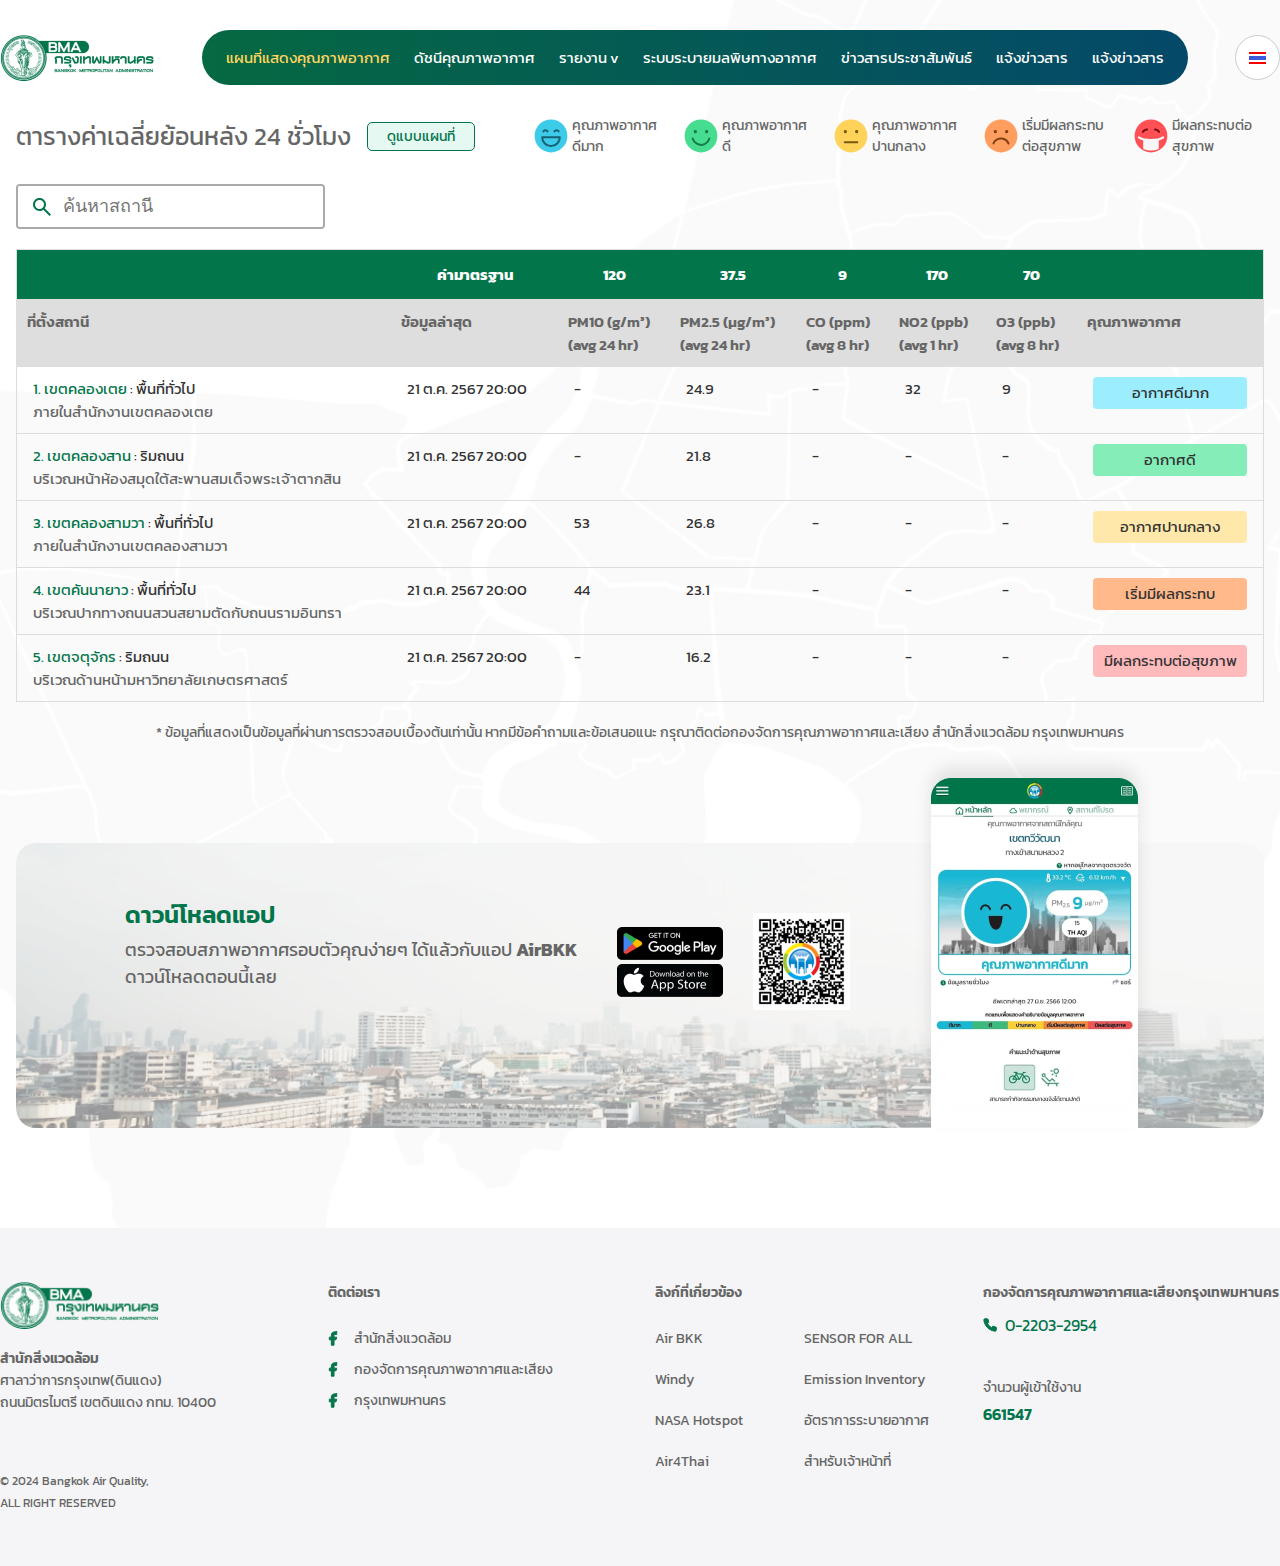
==== pages/index.html @ 8a8a493b "home page" ====
<!DOCTYPE html>
<html lang="en">
  <head>
    <meta charset="UTF-8" />
    <meta name="viewport" content="width=device-width, initial-scale=1.0" />
    <title>Document</title>
    <link rel="stylesheet" href="../styles/global-style.css" />
    <link rel="stylesheet" href="../styles/navbar-style.css" />
    <link rel="stylesheet" href="../styles/footer-style.css" />
    <link rel="stylesheet" href="../styles/home-style.css" />
    <!-- Font -->
    <link rel="preconnect" href="https://fonts.googleapis.com" />
    <link rel="preconnect" href="https://fonts.gstatic.com" crossorigin />
    <link
      href="https://fonts.googleapis.com/css2?family=Kanit:ital,wght@0,100;0,200;0,300;0,400;0,500;0,600;0,700;0,800;0,900;1,100;1,200;1,300;1,400;1,500;1,600;1,700;1,800;1,900&family=Noto+Sans+Thai:wght@100..900&display=swap"
      rel="stylesheet"
    />

    <style>
      body {
        font-family: "Kanit", sans-serif;
      }
    </style>
  </head>
  <body>
    <div class="bg-image-bkk" style="height: min-content">
      <!-- Navbar -->
      <nav class="container flex-between gap-7 navbar">
        <img src="../images/icon.png" alt="logo" />
        <div class="navbar-menu">
          <ul class="list-style flex-between text-navbar gap-6">
            <li><a active href="#">แผนที่แสดงคุณภาพอากาศ</a></li>
            <li><a href="#">ดัชนีคุณภาพอากาศ</a></li>
            <li><a href="#">รายงาน v</a></li>
            <li><a href="#">ระบบระบายมลพิษทางอากาศ</a></li>
            <li><a href="#">ข่าวสารประชาสัมพันธ์</a></li>
            <li><a href="#">แจ้งข่าวสาร</a></li>
            <li><a href="#">แจ้งข่าวสาร</a></li>
          </ul>
        </div>
        <!-- ปุ่มเปลี่ยนภาษา -->
        <div class="toggle-lang flex-center" style="cursor: pointer">
          <img src="/svg/thailand.svg" alt="thailand" />
        </div>
        <!-- hamburger menu -->
        <div class="hamburger-menu" style="cursor: pointer; height: 32px">
          <img src="/svg/hamburger-menu.svg" alt="" style="width: 24px" />
        </div>
      </nav>
      <!-- content ของเว็บไซต์ -->
      <main>
        <div class="container" style="width: 100%">
          <div
            class="flex-between head-main-status"
            style="align-items: center"
          >
            <div class="flex-center head-titel head-table-hr">
              <h1 class="text-header text-color-2 font-medium">
                ตารางค่าเฉลี่ยย้อนหลัง 24 ชั่วโมง
              </h1>
              <!-- ดูแผนที่ -->
              <div
                class="map-modal flex-center"
                style="background-color: #e5f9f2"
              >
                <span class="text-color-main text-sm font-medium"
                  >ดูแบบแผนที่</span
                >
              </div>
            </div>
            <div class="flex-center status-list" style="gap: 20px">
              <div
                class="flex-center text-color-2 font-medium text-sm status-box"
                style="width: 130px; gap: 4px"
              >
                <img src="/svg/vary-good.svg" alt="bad" />
                <span>คุณภาพอากาศดีมาก</span>
              </div>
              <div
                class="flex-center text-color-2 font-medium text-sm status-box"
                style="width: 130px; gap: 4px"
              >
                <img src="/svg/good.svg" alt="bad" />
                <span>คุณภาพอากาศดี</span>
              </div>
              <div
                class="flex-center text-color-2 font-medium text-sm status-box"
                style="width: 130px; gap: 4px"
              >
                <img src="/svg/ok.svg" alt="bad" />
                <span>คุณภาพอากาศปานกลาง</span>
              </div>
              <div
                class="flex-center text-color-2 font-medium text-sm status-box"
                style="width: 130px; gap: 4px"
              >
                <img src="/svg/bad.svg" alt="bad" />
                <span>เริ่มมีผลกระทบต่อสุขภาพ</span>
              </div>
              <div
                class="flex-center text-color-2 font-medium text-sm status-box"
                style="width: 130px; gap: 4px"
              >
                <img src="/svg/very-bad.svg" alt="bad" />
                <span>มีผลกระทบต่อสุขภาพ</span>
              </div>
            </div>
          </div>
          <!-- ช่องค้นหา -->
          <div class="input-search" style="margin: 27px 0px 20px 0px">
            <img
              src="/svg/search.svg"
              alt="search"
              style="
                position: absolute;
                top: 50%;
                left: 15px;
                transform: translateY(-50%);
              "
            />
            <input
              type="text"
              placeholder="ค้นหาสถานี"
              class="text-lg regular"
              style="width: 100%; height: 100%; padding: 9px 9px 9px 45px"
            />
          </div>
          <!-- table เเสดง ข้อมูล -->
          <div>
            <table class="table-style" style="width: 100%">
              <thead
                class="thead-first"
                style="height: 50px; background: #03754a"
              >
                <tr>
                  <th></th>
                  <th>ค่ามาตรฐาน</th>
                  <th>120</th>
                  <th>37.5</th>
                  <th>9</th>
                  <th>170</th>
                  <th>70</th>
                  <th></th>
                </tr>
              </thead>
              <thead class="thead-second" style="background: #dedede">
                <tr>
                  <th><span>ที่ตั้งสถานี</span></th>
                  <th><span>ข้อมูลล่าสุด</span></th>
                  <th>
                    <span>PM10 (g/m³)<br />(avg 24 hr)</span>
                  </th>
                  <th>
                    <span>PM2.5 (µg/m³)<br />(avg 24 hr)</span>
                  </th>
                  <th>
                    <span>CO (ppm)<br />(avg 8 hr)</span>
                  </th>
                  <th>
                    <span>NO2 (ppb)<br />(avg 1 hr)</span>
                  </th>
                  <th>
                    <span>O3 (ppb)<br />(avg 8 hr</span>)
                  </th>
                  <th><span>คุณภาพอากาศ</span></th>
                </tr>
              </thead>
              <tbody>
                <tr>
                  <td>
                    <span class="text-main-content">1. เขตคลองเตย </span>:
                    พื้นที่ทั่วไป<br /><span class="text-sub-content"
                      >ภายในสำนักงานเขตคลองเตย</span
                    >
                  </td>
                  <td>21 ต.ค. 2567 20:00</td>
                  <td>-</td>
                  <td>24.9</td>
                  <td>-</td>
                  <td>32</td>
                  <td>9</td>
                  <td style="position: relative">
                    <span class="tag-status status-vary-good">
                      อากาศดีมาก
                    </span>
                  </td>
                </tr>
                <tr>
                  <td>
                    <span class="text-main-content">2. เขตคลองสาน </span>:
                    ริมถนน<br /><span class="text-sub-content"
                      >บริเวณหน้าห้องสมุดใต้สะพานสมเด็จพระเจ้าตากสิน</span
                    >
                  </td>
                  <td>21 ต.ค. 2567 20:00</td>
                  <td>-</td>
                  <td>21.8</td>
                  <td>-</td>
                  <td>-</td>
                  <td>-</td>
                  <td style="position: relative">
                    <span class="tag-status status-good"> อากาศดี </span>
                  </td>
                </tr>
                <tr>
                  <td>
                    <span class="text-main-content">3. เขตคลองสามวา </span>:
                    พื้นที่ทั่วไป<br /><span class="text-sub-content"
                      >ภายในสำนักงานเขตคลองสามวา</span
                    >
                  </td>
                  <td>21 ต.ค. 2567 20:00</td>
                  <td>53</td>
                  <td>26.8</td>
                  <td>-</td>
                  <td>-</td>
                  <td>-</td>
                  <td style="position: relative">
                    <span class="tag-status status-normal"> อากาศปานกลาง </span>
                  </td>
                </tr>
                <tr>
                  <td>
                    <span class="text-main-content">4. เขตคันนายาว </span>:
                    พื้นที่ทั่วไป<br /><span class="text-sub-content"
                      >บริเวณปากทางถนนสวนสยามตัดกับถนนรามอินทรา</span
                    >
                  </td>
                  <td>21 ต.ค. 2567 20:00</td>
                  <td>44</td>
                  <td>23.1</td>
                  <td>-</td>
                  <td>-</td>
                  <td>-</td>
                  <td style="position: relative">
                    <span class="tag-status status-bad"> เริ่มมีผลกระทบ </span>
                  </td>
                </tr>
                <tr>
                  <td>
                    <span class="text-main-content">5. เขตจตุจักร </span>:
                    ริมถนน<br /><span class="text-sub-content"
                      >บริเวณด้านหน้ามหาวิทยาลัยเกษตรศาสตร์</span
                    >
                  </td>
                  <td>21 ต.ค. 2567 20:00</td>
                  <td>-</td>
                  <td>16.2</td>
                  <td>-</td>
                  <td>-</td>
                  <td>-</td>
                  <td style="position: relative">
                    <span class="tag-status status-vary-bad">
                      มีผลกระทบต่อสุขภาพ
                    </span>
                  </td>
                </tr>
              </tbody>
            </table>
            <!-- Mobile status -->
            <div class="status-mobile-list" style="margin-top: 20px">
              <div class="status-mobile-box">
                <div class="flex flex-column">
                  <div class="toggle-info">
                    <h6 class="text-md medium">
                      1. เขตคลองเตย : พื้นที่ทั่วไป
                    </h6>
                    <span style="color: #a0f0d2">ภายในสำนักงานเขตคลองเตย</span>
                  </div>
                  <!-- line -->
                  <div class="line-h-1"></div>
                  <!-- status & click open  -->
                  <div
                    class="flex flex-between gap-4 status-mobile-click"
                    date="21 ต.ค. 2567 20:00"
                    pm10="-"
                    pm25="24.9"
                    co="-"
                    no2="32"
                    o3="9"
                    style="margin: 16px 0"
                  >
                    <span
                      class="text-color-2 semi-bold"
                      style="text-wrap: nowrap"
                      >คุณภาพอากาศ</span
                    >
                    <span class="tag-status status-vary-good">
                      อากาศดีมาก
                    </span>
                    <img
                      src="/svg/open.svg"
                      alt=""
                      class="toggle-info-btn"
                      style="margin: 0 10px"
                    />
                  </div>
                </div>
                <!-- content -->
                <div class="content" style="border-radius: 5px"></div>
              </div>

              <div class="status-mobile-box">
                <div class="flex flex-column">
                  <div class="toggle-info">
                    <h6 class="text-md medium">2. เขตคลองสาน : ริมถนน</h6>
                    <span style="color: #a0f0d2"
                      >บริเวณหน้าห้องสมุดใต้สะพานสมเด็จพระเจ้าตากสิน</span
                    >
                  </div>
                  <!-- line -->
                  <div class="line-h-1"></div>
                  <!-- status & click open  -->
                  <div
                    class="flex flex-between gap-4 status-mobile-click"
                    date="21 ต.ค. 2567 20:00"
                    pm10="-"
                    pm25="21.8"
                    co="-"
                    no2="-"
                    o3=""
                    style="margin: 16px 0"
                  >
                    <span
                      class="text-color-2 semi-bold"
                      style="text-wrap: nowrap"
                      >คุณภาพอากาศ</span
                    >
                    <span class="tag-status status-good"> อากาศดี </span>
                    <img
                      src="/svg/open.svg"
                      alt=""
                      class="toggle-info-btn"
                      style="margin: 0 10px"
                    />
                  </div>
                </div>
                <!-- content -->
                <div class="content" style="border-radius: 5px"></div>
              </div>

              <div class="status-mobile-box">
                <div class="flex flex-column">
                  <div class="toggle-info">
                    <h6 class="text-md medium">
                      3. เขตคลองสามวา : พื้นที่ทั่วไป
                    </h6>
                    <span style="color: #a0f0d2"
                      >ภายในสำนักงานเขตคลองสามวา</span
                    >
                  </div>
                  <!-- line -->
                  <div class="line-h-1"></div>
                  <!-- status & click open  -->
                  <div
                    class="flex flex-between gap-4 status-mobile-click"
                    date="21 ต.ค. 2567 20:00"
                    pm10="53"
                    pm25="26.8"
                    co="-"
                    no2="-"
                    o3="-"
                    style="margin: 16px 0"
                  >
                    <span
                      class="text-color-2 semi-bold"
                      style="text-wrap: nowrap"
                      >คุณภาพอากาศ</span
                    >
                    <span class="tag-status status-normal"> อากาศปานกลาง </span>
                    <img
                      src="/svg/open.svg"
                      alt=""
                      class="toggle-info-btn"
                      style="margin: 0 10px"
                    />
                  </div>
                </div>
                <!-- content -->
                <div class="content" style="border-radius: 5px"></div>
              </div>

              <div
                class="status-mobile-box"
                style="margin-bottom: 0px; border-bottom: none"
              >
                <div class="flex flex-column">
                  <div class="toggle-info">
                    <h6 class="text-md medium">
                      4. เขตคันนายาว : พื้นที่ทั่วไป
                    </h6>
                    <span style="color: #a0f0d2"
                      >บริเวณปากทางถนนสวนสยามตัดกับถนนรามอินทรา</span
                    >
                  </div>
                  <!-- line -->
                  <div class="line-h-1"></div>
                  <!-- status & click open  -->
                  <div
                    class="flex flex-between gap-4 status-mobile-click"
                    date="21 ต.ค. 2567 20:00"
                    pm10="44"
                    pm25="23.1"
                    co="-"
                    no2="-"
                    o3="-"
                    style="margin: 16px 0"
                  >
                    <span
                      class="text-color-2 semi-bold"
                      style="text-wrap: nowrap"
                      >คุณภาพอากาศ</span
                    >
                    <span class="tag-status status-bad"> เริ่มมีผลกระทบ </span>
                    <img
                      src="/svg/open.svg"
                      alt=""
                      class="toggle-info-btn"
                      style="margin: 0 10px"
                    />
                  </div>
                </div>
                <!-- content -->
                <div class="content" style="border-radius: 5px"></div>
              </div>

              <div
                class="status-mobile-box"
                style="margin-bottom: 0px; border-bottom: none"
              >
                <div class="flex flex-column">
                  <div class="toggle-info">
                    <h6 class="text-md medium">5. เขตจตุจักร : ริมถนน</h6>
                    <span style="color: #a0f0d2"
                      >บริเวณด้านหน้ามหาวิทยาลัยเกษตรศาสตร์</span
                    >
                  </div>
                  <!-- line -->
                  <div class="line-h-1"></div>
                  <!-- status & click open  -->
                  <div
                    class="flex flex-between gap-4 status-mobile-click"
                    date="21 ต.ค. 2567 20:00"
                    pm10="-"
                    pm25="16.2"
                    co="-"
                    no2="-"
                    o3="-"
                    style="margin: 16px 0"
                  >
                    <span
                      class="text-color-2 semi-bold"
                      style="text-wrap: nowrap"
                      >คุณภาพอากาศ</span
                    >
                    <span class="tag-status status-vary-bad">
                      มีผลกระทบต่อสุขภาพ
                    </span>
                    <img
                      src="/svg/open.svg"
                      alt=""
                      class="toggle-info-btn"
                      style="margin: 0 10px"
                    />
                  </div>
                </div>
                <!-- content -->
                <div class="content" style="border-radius: 5px"></div>
              </div>
            </div>
            <span
              class="text-color-2 text-sm text-info-status"
              style="display: block; margin-top: 20px; text-align: center"
              >* ข้อมูลที่แสดงเป็นข้อมูลที่ผ่านการตรวจสอบเบื้องต้นเท่านั้น
              หากมีข้อคำถามและข้อเสนอแนะ กรุณาติดต่อกองจัดการคุณภาพอากาศและเสียง
              สำนักสิ่งแวดล้อม กรุงเทพมหานคร</span
            >
          </div>
          <!-- banner -->
          <div
            class="bannerdowload"
            style="position: relative; margin: 100px 0; width: 100%"
          >
            <div
              class="flex info-banner"
              style="
                align-items: end;
                gap: 40px;
                position: relative;
                width: max-content;
                left: 109px;
                top: 50px;
              "
            >
              <div class="flex-column" style="gap: 4px; width: 100%">
                <h3 class="text-color-main semi-bold text-2xl">ดาวน์โหลดแอป</h3>
                <span class="text-lg text-color-2"
                  >ตรวจสอบสภาพอากาศรอบตัวคุณง่ายๆ ได้แล้วกับแอป
                  <strong>AirBKK</strong> <br />ดาวน์โหลดตอนนี้เลย</span
                >
              </div>
              <div
                class="flex box-img-download"
                style="
                  align-items: center;
                  gap: 30px;
                  position: relative;
                  top: 20px;
                "
              >
                <div
                  class="flex-column img-download"
                  style="gap: 4px; justify-content: end"
                >
                  <img src="/images/googlePlay.png" alt="googlePlay" />
                  <img src="/images/appStore.png" alt="appStore" />
                </div>
                <img
                  src="/images/qrcode.png"
                  alt="qrcode"
                  class="qrcode-imge"
                />
              </div>
            </div>
            <img
              src="/images/mobile-banner.png"
              alt="phone"
              class="phone-banner-img"
              style="position: absolute; bottom: -10px; right: 106px"
            />
          </div>
        </div>
      </main>
      <!-- footer -->
      <footer class="bg-footer">
        <div
          class="container container-footer"
          style="padding: 50px 0px; position: relative"
        >
          <div class="footer-temp">
            <div style="gap: 20px; display: flex; flex-direction: column">
              <img src="/images/icon.png" alt="logo" style="width: 159px" />
              <div style="line-height: 20px">
                <h4 class="t-footer-h">สำนักสิ่งแวดล้อม</h4>
                <span class="text-color-2 text-sm">
                  ศาลาว่าการกรุงเทพ(ดินแดง) <br />ถนนมิตรไมตรี เขตดินแดง กทม.
                  10400</span
                >
              </div>
            </div>
            <div class="flex-column" style="gap: 25px">
              <h4 class="t-footer-h">ติดต่อเรา</h4>
              <div class="flex-column t-footer-contact" style="gap: 10px">
                <div class="flex gap-4">
                  <img src="/svg/facebook.svg" alt="facebook" />
                  <span>สำนักสิ่งแวดล้อม</span>
                </div>
                <div class="flex gap-4">
                  <img src="/svg/facebook.svg" alt="facebook" />
                  <span>กองจัดการคุณภาพอากาศและเสียง</span>
                </div>
                <div class="flex gap-4">
                  <img src="/svg/facebook.svg" alt="facebook" />
                  <span>กรุงเทพมหานคร</span>
                </div>
              </div>
            </div>
            <div class="flex-column" style="gap: 25px">
              <h4 class="t-footer-h">ลิงก์ที่เกี่ยวข้อง</h4>
              <div class="t-footer-s">
                <span>Air BKK</span>
                <span>SENSOR FOR ALL</span>
                <span>Windy</span>
                <span>Emission Inventory</span>
                <span>NASA Hotspot </span>
                <span>อัตราการระบายอากาศ</span>
                <span>Air4Thai</span>
                <span>สำหรับเจ้าหน้าที่</span>
              </div>
            </div>
            <div class="flex-column" style="gap: 40px">
              <div class="flex-column" style="gap: 10px">
                <h4 class="t-footer-h">
                  กองจัดการคุณภาพอากาศและเสียงกรุงเทพมหานคร
                </h4>
                <div class="flex gap-2">
                  <img src="/svg/phone.svg" alt="phone" />
                  <span class="text-color-main">0-2203-2954</span>
                </div>
              </div>
              <div class="flex-column" style="gap: 4px">
                <h4 class="t-footer-s">จำนวนผู้เข้าใช้งาน</h4>
                <span class="text-color-main semi-bold">661547</span>
              </div>
            </div>
          </div>
          <div
            class="flex-column text-xs text-color-2 copyright"
            style="gap: 4px"
          >
            <span>© 2024 Bangkok Air Quality, </span>
            <span>ALL RIGHT RESERVED</span>
          </div>
        </div>
      </footer>
    </div>
    <script src="../scripts/status.js"></script>
  </body>
</html>
---- styles/global-style.css ----
root {
  --color-primary: #03754a;
  --text-color: #333333;
  --text-color-2: #666666;
  --text-color-white: #ffffff;
}
* {
  margin: 0;
  padding: 0;
  box-sizing: border-box;
}

a {
  text-decoration: none;
  color: inherit;
}

.container {
  max-width: 1300px;
  margin: 0 auto;
  padding: 0 1rem;
}

.bg-image-bkk {
  background-image: url("../images/bkk_map.png");
  background-size: cover;
  background-repeat: no-repeat;
  height: 10rem;
}

.list-style {
  list-style: none;
}

.flex {
  display: flex;
}

.flex-center {
  display: flex;
  justify-content: center;
  align-items: center;
}

.flex-between {
  display: flex;
  justify-content: space-between;
  align-items: center;
}
.flex-column {
  display: flex;
  flex-direction: column;
}

/* รูปแบบ ตัวอักษร */
.text-header {
  font-size: 25px;
  font-weight: normal;
}
.text-normal {
  font-size: 18px;
  font-weight: 400;
}

/* ขนาดตัวอักษร */
.text-xs {
  font-size: 12px;
}
.text-sm {
  font-size: 14px;
}
.text-md {
  font-size: 16px;
}
.text-lg {
  font-size: 18px;
}
.text-xl {
  font-size: 20px;
}
.text-2xl {
  font-size: 24px;
}

/* ความหนาของตัวอักษร */
.bold {
  font-weight: bold;
}
.normal {
  font-weight: normal;
}
.medium {
  font-weight: 500;
}
.light {
  font-weight: 300;
}
.thin {
  font-weight: 100;
}
.regular {
  font-weight: 400;
}
.semi-bold {
  font-weight: 600;
}

/* สีตัวอักษร */
.text-color-m {
  color: #333333;
}
.text-color-w {
  color: #ffffff;
}
.text-color-2 {
  color: #666666;
}
.text-color-main {
  color: #03754a;
}

/* ระยะห่าง Gap */
.gap-2 {
  gap: 8px;
}
.gap-4 {
  gap: 16px;
}
.gap-6 {
  gap: 24px;
}
.gap-7 {
  gap: 28px;
}

.line-h-1 {
  border-bottom: 1px solid #dddddd;
  margin: 10px 0;
}
---- styles/navbar-style.css ----
.navbar {
  padding: 30px 0;
  background: #ffffff;
  border-bottom: 1px solid #cccccc;
}
.navbar-menu {
  padding: 16px 24px;
  background: rgb(5, 105, 66);
  background: linear-gradient(
    90deg,
    rgba(5, 105, 66, 1) 0%,
    rgba(4, 73, 105, 1) 100%
  );
  border-radius: 100px;
}

.text-navbar {
  font-weight: 400;
  font-size: 15px;
  /* line-height: 24px; */
  color: #ffffff;
}

.text-navbar a:hover {
  color: #ffd55e;
}

a[active] {
  color: #ffd55e;
}

.toggle-lang {
  width: 45px;
  height: 45px;
  background-color: white;
  border: 1px solid #cccccc;
  border-radius: 100%;
}

.hamburger-menu {
  display: flex !important;
  justify-content: center !important;
  align-items: center !important;
  background: rgb(5, 105, 66);
  background: linear-gradient(
    90deg,
    rgba(5, 105, 66, 1) 0%,
    rgba(4, 73, 105, 1) 100%
  );
  width: 41px;
  border-radius: 10px;
}

/* สำหรับมือถือแนวตั้ง (Portrait) */
@media (max-width: 575px) {
  /* CSS สำหรับมือถือเล็ก */
  .navbar {
    padding: 1rem;
  }
  .navbar-menu {
    display: none;
  }
  .toggle-lang {
    display: none;
  }
  .hamburger-menu {
    display: block;
  }
}

/* สำหรับมือถือแนวนอนหรือมือถือใหญ่ */
@media (min-width: 576px) and (max-width: 767px) {
  /* CSS สำหรับมือถือขนาดกลาง */
  .navbar {
    padding: 1rem;
  }
  .navbar-menu {
    display: none;
  }
  .toggle-lang {
    display: none;
  }
}

/* สำหรับแท็บเล็ต */
@media (min-width: 768px) and (max-width: 991px) {
  /* CSS สำหรับแท็บเล็ต */
  .navbar {
    padding: 1rem;
  }
  .navbar-menu {
    display: none;
  }
  .toggle-lang {
    display: none;
  }
}

/* สำหรับหน้าจอขนาดเล็ก เช่น Laptop */
@media (min-width: 992px) and (max-width: 1199px) {
  /* CSS สำหรับ Laptop */
  .text-navbar {
    font-size: 12px;
    gap: 16px !important;
  }
  .navbar {
    gap: 8px;
    background: transparent;
    border-bottom: none;
  }
  .hamburger-menu {
    display: none !important;
  }
}

/* สำหรับหน้าจอขนาดใหญ่ เช่น Desktop */
@media (min-width: 1200px){
  /* CSS สำหรับ Desktop ขนาดปกติ */
  .hamburger-menu {
    display: none !important;
  }
  .navbar {
    background: transparent;
    border-bottom: none;
  }
}
---- styles/footer-style.css ----
root {
  --color-primary: #03754a;
  --text-color: #333333;
  --text-color-2: #666666;
  --text-color-white: #ffffff;
}
.bg-footer {
  background-color: #f5f5f7;
  height: min-content;
}

.t-footer-h {
  font-weight: 600;
  font-size: 14px;
  color: #666666;
}

.t-footer-s {
  font-weight: 400;
  font-size: 14px;
  color: #666666;
  display: grid;
  grid-template-columns: repeat(2, 1fr);
  /* gap: 10px; */
  gap: 0px;
  row-gap: 20px;
}
.t-footer-contact {
  font-weight: 400;
  font-size: 14px;
  color: #666666;
  display: grid;
  grid-template-columns: repeat(1, 1fr);
  /* gap: 10px; */
  gap: 0px;
  row-gap: 20px;
}
.footer-temp {
  display: grid;
  grid-template-columns: repeat(1, 1fr);
  gap: 30px;
}

.container-footer {
  padding: 35px 16px 35px 35px !important;
}

.copyright {
  position: absolute;
  right: 25px;
  bottom: 40px;
}

@media (min-width: 768px) and (max-width: 991px) {
  /* CSS สำหรับแท็บเล็ต */
  .footer-temp {
    display: grid;
    grid-template-columns: repeat(2, 1fr);
    gap: 30px;
  }
  .copyright {
    bottom: 85px;
  }
}

/* สำหรับหน้าจอขนาดเล็ก เช่น Laptop */
@media (min-width: 992px) and (max-width: 1199px) {
  /* CSS สำหรับ Laptop */
  .container-footer {
    padding: 54px 0px !important;
  }
  .footer-temp {
    display: grid;
    grid-template-columns: repeat(4, 1fr);
    gap: 10px;
  }
  .copyright {
    left: 8px;
    position: relative;
    bottom: 0px !important;
  }
  .container-footer {
  padding: 1rem !important;
}
}

/* สำหรับหน้าจอขนาดใหญ่ เช่น Desktop */
@media (min-width: 1200px) {
  /* CSS สำหรับ Desktop ขนาดปกติ */
  .container-footer{
    padding: 54px 0px !important;
  }
  .footer-temp {
    display: grid;
    grid-template-columns: repeat(4, 1fr);
    gap: 30px;
  }
  .copyright {
    left: 0px;
    position: relative !important;
    bottom: 0px !important;
  }
}
---- styles/home-style.css ----
.input-search {
  max-width: 309px;
  height: 45px;
  border-radius: 4px;
  overflow: hidden;
  position: relative;
  border: 2px solid #aaaaaa;
}
.input-search input {
  border: none;
  outline: none;
}
.table {
  max-width: 100%;
  /* background-color: re; */
}

.bannerdowload {
  background-image: url(../images/bannerdowload.png);
  background-size: cover;
  background-position: center;
  background-repeat: no-repeat;
  width: 100%;
  border-radius: 20px;
  height: 285px;
}

.map-modal {
  width: 108px;
  height: 29px;
  border-radius: 5px;
  border: 1px solid #03754a;
}

.head-titel {
  gap: 1rem;
}

table {
  width: 100%;
  border-collapse: collapse;
  margin-top: 20px;
}

.thead-second {
  color: #666666;
  text-align: start;
}
th {
  padding: 10px;
}
.thead-first {
  color: white;
  font-size: 15px;
}
.thead-second th {
  text-align: start;
  vertical-align: top;
  font-size: 15px;
  font-weight: 600;
}
tr {
  border-bottom: 1px solid #dddddd;
}

td {
  padding: 10px 16px;
  font-size: 15px;
  vertical-align: top;
  color: #333333;
}
.text-main-content {
  color: #03754a;
}
.text-sub-content {
  color: #666666;
}
.table-style {
  border: 1px solid #dddddd;
}

.tag-status {
  padding: 6px 2px;
  display: flex;
  color: #333333;
  align-items: center;
  border-radius: 4px;
  justify-content: center;
  line-height: 20px;
  width: 100%;
}
.status-vary-good {
  background-color: #9ceeff;
}
.status-good {
  background-color: #85edb8;
}
.status-normal {
  background-color: #ffe8a9;
}
.status-bad {
  background-color: #ffb98b;
}
.status-vary-bad {
  background-color: #ffbabc;
}

.head-table-hr {
  display: flex;
}
.phone-banner-img {
  width: min-content;
  height: min-content;
}

/* mobile status */
.status-mobile-list {
  display: flex;
  flex-direction: column;
  border: 1px solid #ccc;
}
.status-mobile-box {
  border-bottom: 1px solid #ccc;
  /* border-radius: 5px; */
  padding: 10px;
  margin-bottom: 10px;
}
.table-content-wrapper {
  border: 1px solid #ccc;
}
.toggle-info {
  background: rgb(3, 117, 74);
  background: linear-gradient(
    90deg,
    rgba(3, 117, 74, 1) 0%,
    rgba(36, 167, 118, 1) 100%
  );
  color: white;
  padding: 10px 20px;
  border-radius: 5px;
}

.table-content {
  width: 100%;
}
.status-mobile-list {
  display: none;
}

/* สำหรับมือถือแนวตั้ง (Portrait) */
@media (max-width: 575px) {
  /* CSS สำหรับมือถือเล็ก */
  .head-table-hr {
    display: flex;
    flex-direction: column;
    align-items: start !important;
  }
  .head-main-status {
    display: flex;
    flex-direction: column;
    align-items: start !important;
  }
  .status-list {
    display: grid;
    gap: 0px !important;
    text-wrap: wrap;
    /* width: 100%; */
    grid-template-columns: repeat(3, 1fr);
    justify-content: start !important;
    align-items: start !important;
    margin: 20px 0;
    padding: 0;
  }
  .status-box {
    display: flex;
    flex-direction: column;
    align-items: start;
    padding: 10px 10px;
  }
  .input-search {
    min-width: 100% !important;
    margin: 0 !important;
  }
  .table-style {
    display: none;
  }
  .status-mobile-list {
    display: flex;
    flex-direction: column;
  }

  /* banner */
  .phone-banner-img {
    width: 139px;
    height: 220px;
    right: 10px !important;
  }
  .info-banner {
    top: 0px !important;
    left: 0px !important;
    padding: 10px 10px;
    width: 100% !important;
    flex-direction: column !important;
  }
  .box-img-download {
    top: 0px !important;
  }
  .img-download {
    display: none;
  }
  .qrcode-imge {
    position: absolute;
    top: -10px;
    right: 150px;
  }
  .text-info-status {
    text-align: start !important;
  }
}

/* สำหรับมือถือแนวนอนหรือมือถือใหญ่ */
@media (min-width: 576px) and (max-width: 767px) {
  /* CSS สำหรับมือถือขนาดกลาง */
}

/* สำหรับแท็บเล็ต */
@media (min-width: 768px) and (max-width: 991px) {
  /* CSS สำหรับแท็บเล็ต */
}

/* สำหรับหน้าจอขนาดเล็ก เช่น Laptop */
@media (min-width: 992px) and (max-width: 1199px) {
  /* CSS สำหรับ Laptop */
}

/* สำหรับหน้าจอขนาดใหญ่ เช่น Desktop */
@media (min-width: 1200px) and (max-width: 1399px) {
  /* CSS สำหรับ Desktop ขนาดปกติ */
}
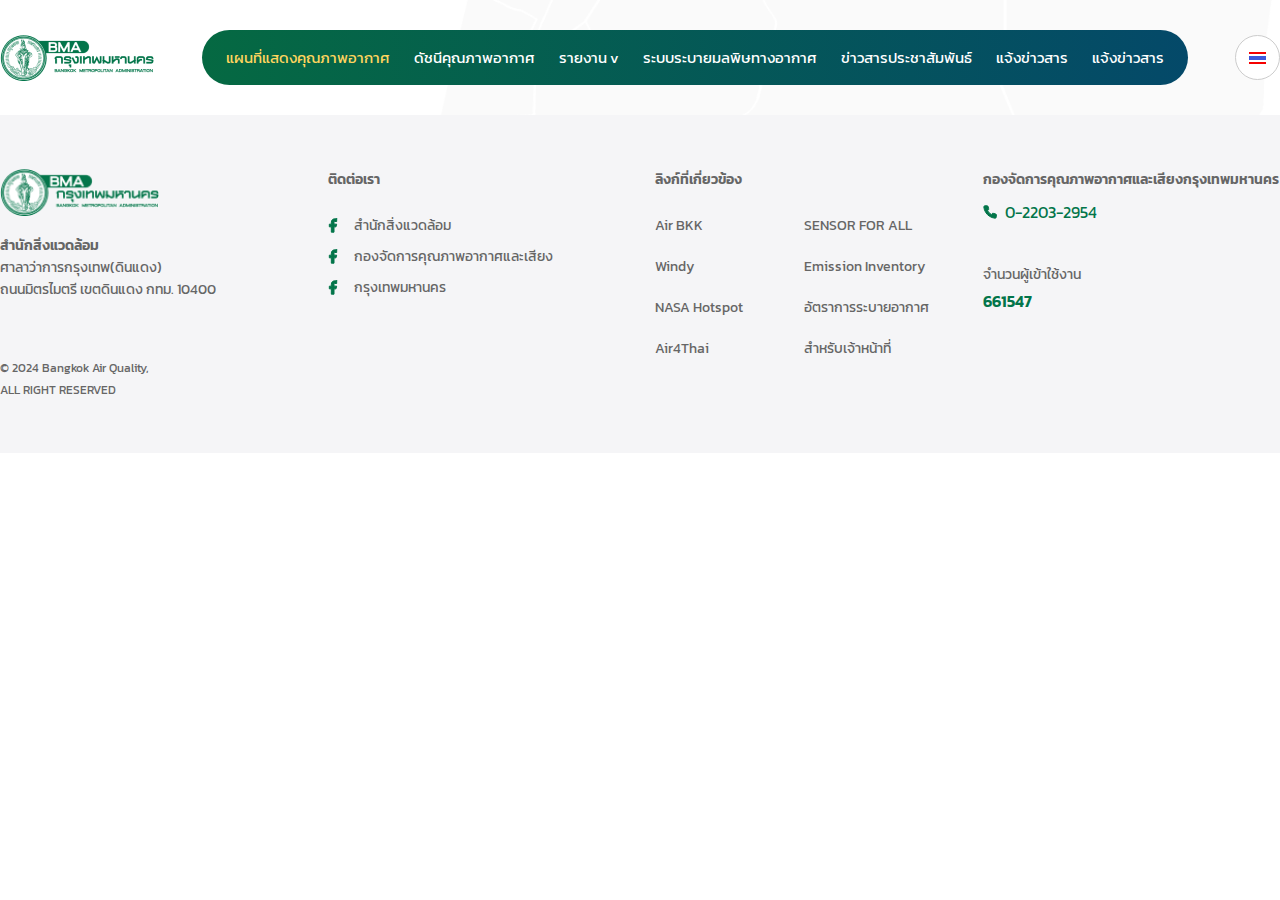
==== commit 12dcb11e: "commit" ====
--- a/pages/index.html
+++ b/pages/index.html
@@ -48,13 +48,10 @@
         </div>
       </nav>
       <!-- content ของเว็บไซต์ -->
-      <main>
-        <div class="container" style="width: 100%">
-          <div
-            class="flex-between head-main-status"
-            style="align-items: center"
-          >
-            <div class="flex-center head-titel head-table-hr">
+      <main style="display: none">
+        <div class="container">
+          <div class="flex-between" style="align-items: center">
+            <div class="flex-center head-titel">
               <h1 class="text-header text-color-2 font-medium">
                 ตารางค่าเฉลี่ยย้อนหลัง 24 ชั่วโมง
               </h1>
@@ -68,37 +65,37 @@
                 >
               </div>
             </div>
-            <div class="flex-center status-list" style="gap: 20px">
-              <div
-                class="flex-center text-color-2 font-medium text-sm status-box"
+            <div class="flex-center" style="gap: 20px">
+              <div
+                class="flex-center text-color-2 font-medium text-sm"
                 style="width: 130px; gap: 4px"
               >
                 <img src="/svg/vary-good.svg" alt="bad" />
                 <span>คุณภาพอากาศดีมาก</span>
-              </div>
-              <div
-                class="flex-center text-color-2 font-medium text-sm status-box"
+              </div> 
+              <div
+                class="flex-center text-color-2 font-medium text-sm"
                 style="width: 130px; gap: 4px"
               >
                 <img src="/svg/good.svg" alt="bad" />
                 <span>คุณภาพอากาศดี</span>
               </div>
               <div
-                class="flex-center text-color-2 font-medium text-sm status-box"
+                class="flex-center text-color-2 font-medium text-sm"
                 style="width: 130px; gap: 4px"
               >
                 <img src="/svg/ok.svg" alt="bad" />
                 <span>คุณภาพอากาศปานกลาง</span>
               </div>
               <div
-                class="flex-center text-color-2 font-medium text-sm status-box"
+                class="flex-center text-color-2 font-medium text-sm"
                 style="width: 130px; gap: 4px"
               >
                 <img src="/svg/bad.svg" alt="bad" />
                 <span>เริ่มมีผลกระทบต่อสุขภาพ</span>
               </div>
               <div
-                class="flex-center text-color-2 font-medium text-sm status-box"
+                class="flex-center text-color-2 font-medium text-sm"
                 style="width: 130px; gap: 4px"
               >
                 <img src="/svg/very-bad.svg" alt="bad" />
@@ -126,363 +123,48 @@
             />
           </div>
           <!-- table เเสดง ข้อมูล -->
-          <div>
-            <table class="table-style" style="width: 100%">
-              <thead
-                class="thead-first"
-                style="height: 50px; background: #03754a"
-              >
-                <tr>
-                  <th></th>
-                  <th>ค่ามาตรฐาน</th>
-                  <th>120</th>
-                  <th>37.5</th>
-                  <th>9</th>
-                  <th>170</th>
-                  <th>70</th>
-                  <th></th>
-                </tr>
-              </thead>
-              <thead class="thead-second" style="background: #dedede">
-                <tr>
-                  <th><span>ที่ตั้งสถานี</span></th>
-                  <th><span>ข้อมูลล่าสุด</span></th>
-                  <th>
-                    <span>PM10 (g/m³)<br />(avg 24 hr)</span>
-                  </th>
-                  <th>
-                    <span>PM2.5 (µg/m³)<br />(avg 24 hr)</span>
-                  </th>
-                  <th>
-                    <span>CO (ppm)<br />(avg 8 hr)</span>
-                  </th>
-                  <th>
-                    <span>NO2 (ppb)<br />(avg 1 hr)</span>
-                  </th>
-                  <th>
-                    <span>O3 (ppb)<br />(avg 8 hr</span>)
-                  </th>
-                  <th><span>คุณภาพอากาศ</span></th>
-                </tr>
-              </thead>
-              <tbody>
-                <tr>
-                  <td>
-                    <span class="text-main-content">1. เขตคลองเตย </span>:
-                    พื้นที่ทั่วไป<br /><span class="text-sub-content"
-                      >ภายในสำนักงานเขตคลองเตย</span
-                    >
-                  </td>
-                  <td>21 ต.ค. 2567 20:00</td>
-                  <td>-</td>
-                  <td>24.9</td>
-                  <td>-</td>
-                  <td>32</td>
-                  <td>9</td>
-                  <td style="position: relative">
-                    <span class="tag-status status-vary-good">
-                      อากาศดีมาก
-                    </span>
-                  </td>
-                </tr>
-                <tr>
-                  <td>
-                    <span class="text-main-content">2. เขตคลองสาน </span>:
-                    ริมถนน<br /><span class="text-sub-content"
-                      >บริเวณหน้าห้องสมุดใต้สะพานสมเด็จพระเจ้าตากสิน</span
-                    >
-                  </td>
-                  <td>21 ต.ค. 2567 20:00</td>
-                  <td>-</td>
-                  <td>21.8</td>
-                  <td>-</td>
-                  <td>-</td>
-                  <td>-</td>
-                  <td style="position: relative">
-                    <span class="tag-status status-good"> อากาศดี </span>
-                  </td>
-                </tr>
-                <tr>
-                  <td>
-                    <span class="text-main-content">3. เขตคลองสามวา </span>:
-                    พื้นที่ทั่วไป<br /><span class="text-sub-content"
-                      >ภายในสำนักงานเขตคลองสามวา</span
-                    >
-                  </td>
-                  <td>21 ต.ค. 2567 20:00</td>
-                  <td>53</td>
-                  <td>26.8</td>
-                  <td>-</td>
-                  <td>-</td>
-                  <td>-</td>
-                  <td style="position: relative">
-                    <span class="tag-status status-normal"> อากาศปานกลาง </span>
-                  </td>
-                </tr>
-                <tr>
-                  <td>
-                    <span class="text-main-content">4. เขตคันนายาว </span>:
-                    พื้นที่ทั่วไป<br /><span class="text-sub-content"
-                      >บริเวณปากทางถนนสวนสยามตัดกับถนนรามอินทรา</span
-                    >
-                  </td>
-                  <td>21 ต.ค. 2567 20:00</td>
-                  <td>44</td>
-                  <td>23.1</td>
-                  <td>-</td>
-                  <td>-</td>
-                  <td>-</td>
-                  <td style="position: relative">
-                    <span class="tag-status status-bad"> เริ่มมีผลกระทบ </span>
-                  </td>
-                </tr>
-                <tr>
-                  <td>
-                    <span class="text-main-content">5. เขตจตุจักร </span>:
-                    ริมถนน<br /><span class="text-sub-content"
-                      >บริเวณด้านหน้ามหาวิทยาลัยเกษตรศาสตร์</span
-                    >
-                  </td>
-                  <td>21 ต.ค. 2567 20:00</td>
-                  <td>-</td>
-                  <td>16.2</td>
-                  <td>-</td>
-                  <td>-</td>
-                  <td>-</td>
-                  <td style="position: relative">
-                    <span class="tag-status status-vary-bad">
-                      มีผลกระทบต่อสุขภาพ
-                    </span>
-                  </td>
-                </tr>
-              </tbody>
-            </table>
-            <!-- Mobile status -->
-            <div class="status-mobile-list" style="margin-top: 20px">
-              <div class="status-mobile-box">
-                <div class="flex flex-column">
-                  <div class="toggle-info">
-                    <h6 class="text-md medium">
-                      1. เขตคลองเตย : พื้นที่ทั่วไป
-                    </h6>
-                    <span style="color: #a0f0d2">ภายในสำนักงานเขตคลองเตย</span>
-                  </div>
-                  <!-- line -->
-                  <div class="line-h-1"></div>
-                  <!-- status & click open  -->
-                  <div
-                    class="flex flex-between gap-4 status-mobile-click"
-                    date="21 ต.ค. 2567 20:00"
-                    pm10="-"
-                    pm25="24.9"
-                    co="-"
-                    no2="32"
-                    o3="9"
-                    style="margin: 16px 0"
-                  >
-                    <span
-                      class="text-color-2 semi-bold"
-                      style="text-wrap: nowrap"
-                      >คุณภาพอากาศ</span
-                    >
-                    <span class="tag-status status-vary-good">
-                      อากาศดีมาก
-                    </span>
-                    <img
-                      src="/svg/open.svg"
-                      alt=""
-                      class="toggle-info-btn"
-                      style="margin: 0 10px"
-                    />
-                  </div>
-                </div>
-                <!-- content -->
-                <div class="content" style="border-radius: 5px"></div>
-              </div>
-
-              <div class="status-mobile-box">
-                <div class="flex flex-column">
-                  <div class="toggle-info">
-                    <h6 class="text-md medium">2. เขตคลองสาน : ริมถนน</h6>
-                    <span style="color: #a0f0d2"
-                      >บริเวณหน้าห้องสมุดใต้สะพานสมเด็จพระเจ้าตากสิน</span
-                    >
-                  </div>
-                  <!-- line -->
-                  <div class="line-h-1"></div>
-                  <!-- status & click open  -->
-                  <div
-                    class="flex flex-between gap-4 status-mobile-click"
-                    date="21 ต.ค. 2567 20:00"
-                    pm10="-"
-                    pm25="21.8"
-                    co="-"
-                    no2="-"
-                    o3=""
-                    style="margin: 16px 0"
-                  >
-                    <span
-                      class="text-color-2 semi-bold"
-                      style="text-wrap: nowrap"
-                      >คุณภาพอากาศ</span
-                    >
-                    <span class="tag-status status-good"> อากาศดี </span>
-                    <img
-                      src="/svg/open.svg"
-                      alt=""
-                      class="toggle-info-btn"
-                      style="margin: 0 10px"
-                    />
-                  </div>
-                </div>
-                <!-- content -->
-                <div class="content" style="border-radius: 5px"></div>
-              </div>
-
-              <div class="status-mobile-box">
-                <div class="flex flex-column">
-                  <div class="toggle-info">
-                    <h6 class="text-md medium">
-                      3. เขตคลองสามวา : พื้นที่ทั่วไป
-                    </h6>
-                    <span style="color: #a0f0d2"
-                      >ภายในสำนักงานเขตคลองสามวา</span
-                    >
-                  </div>
-                  <!-- line -->
-                  <div class="line-h-1"></div>
-                  <!-- status & click open  -->
-                  <div
-                    class="flex flex-between gap-4 status-mobile-click"
-                    date="21 ต.ค. 2567 20:00"
-                    pm10="53"
-                    pm25="26.8"
-                    co="-"
-                    no2="-"
-                    o3="-"
-                    style="margin: 16px 0"
-                  >
-                    <span
-                      class="text-color-2 semi-bold"
-                      style="text-wrap: nowrap"
-                      >คุณภาพอากาศ</span
-                    >
-                    <span class="tag-status status-normal"> อากาศปานกลาง </span>
-                    <img
-                      src="/svg/open.svg"
-                      alt=""
-                      class="toggle-info-btn"
-                      style="margin: 0 10px"
-                    />
-                  </div>
-                </div>
-                <!-- content -->
-                <div class="content" style="border-radius: 5px"></div>
-              </div>
-
-              <div
-                class="status-mobile-box"
-                style="margin-bottom: 0px; border-bottom: none"
-              >
-                <div class="flex flex-column">
-                  <div class="toggle-info">
-                    <h6 class="text-md medium">
-                      4. เขตคันนายาว : พื้นที่ทั่วไป
-                    </h6>
-                    <span style="color: #a0f0d2"
-                      >บริเวณปากทางถนนสวนสยามตัดกับถนนรามอินทรา</span
-                    >
-                  </div>
-                  <!-- line -->
-                  <div class="line-h-1"></div>
-                  <!-- status & click open  -->
-                  <div
-                    class="flex flex-between gap-4 status-mobile-click"
-                    date="21 ต.ค. 2567 20:00"
-                    pm10="44"
-                    pm25="23.1"
-                    co="-"
-                    no2="-"
-                    o3="-"
-                    style="margin: 16px 0"
-                  >
-                    <span
-                      class="text-color-2 semi-bold"
-                      style="text-wrap: nowrap"
-                      >คุณภาพอากาศ</span
-                    >
-                    <span class="tag-status status-bad"> เริ่มมีผลกระทบ </span>
-                    <img
-                      src="/svg/open.svg"
-                      alt=""
-                      class="toggle-info-btn"
-                      style="margin: 0 10px"
-                    />
-                  </div>
-                </div>
-                <!-- content -->
-                <div class="content" style="border-radius: 5px"></div>
-              </div>
-
-              <div
-                class="status-mobile-box"
-                style="margin-bottom: 0px; border-bottom: none"
-              >
-                <div class="flex flex-column">
-                  <div class="toggle-info">
-                    <h6 class="text-md medium">5. เขตจตุจักร : ริมถนน</h6>
-                    <span style="color: #a0f0d2"
-                      >บริเวณด้านหน้ามหาวิทยาลัยเกษตรศาสตร์</span
-                    >
-                  </div>
-                  <!-- line -->
-                  <div class="line-h-1"></div>
-                  <!-- status & click open  -->
-                  <div
-                    class="flex flex-between gap-4 status-mobile-click"
-                    date="21 ต.ค. 2567 20:00"
-                    pm10="-"
-                    pm25="16.2"
-                    co="-"
-                    no2="-"
-                    o3="-"
-                    style="margin: 16px 0"
-                  >
-                    <span
-                      class="text-color-2 semi-bold"
-                      style="text-wrap: nowrap"
-                      >คุณภาพอากาศ</span
-                    >
-                    <span class="tag-status status-vary-bad">
-                      มีผลกระทบต่อสุขภาพ
-                    </span>
-                    <img
-                      src="/svg/open.svg"
-                      alt=""
-                      class="toggle-info-btn"
-                      style="margin: 0 10px"
-                    />
-                  </div>
-                </div>
-                <!-- content -->
-                <div class="content" style="border-radius: 5px"></div>
-              </div>
-            </div>
-            <span
-              class="text-color-2 text-sm text-info-status"
-              style="display: block; margin-top: 20px; text-align: center"
-              >* ข้อมูลที่แสดงเป็นข้อมูลที่ผ่านการตรวจสอบเบื้องต้นเท่านั้น
-              หากมีข้อคำถามและข้อเสนอแนะ กรุณาติดต่อกองจัดการคุณภาพอากาศและเสียง
-              สำนักสิ่งแวดล้อม กรุงเทพมหานคร</span
-            >
-          </div>
+          <table class="table">
+            <thead style="width: 100%">
+              <tr>
+                <th style="width: 393px"></th>
+                <th>ชื่อสถานี</th>
+                <th>ค่าเฉลี่ย PM2.5</th>
+                <th>ค่าเฉลี่ย PM10</th>
+                <th>ค่าเฉลี่ย SO2</th>
+                <th>ค่าเฉลี่ย NO2</th>
+                <th>ค่าเฉลี่ย CO</th>
+              </tr>
+            </thead>
+            <thead>
+              <tr>
+                <th>วันที่</th>
+                <th>ชื่อสถานี</th>
+                <th>ค่าเฉลี่ย PM2.5</th>
+                <th>ค่าเฉลี่ย PM10</th>
+                <th>ค่าเฉลี่ย SO2</th>
+                <th>ค่าเฉลี่ย NO2</th>
+                <th>ค่าเฉลี่ย CO</th>
+              </tr>
+            </thead>
+            <tbody>
+              <tr>
+                <td>01/01/2023</td>
+                <td>สถานี 1</td>
+                <td>10</td>
+                <td>10</td>
+                <td>10</td>
+                <td>10</td>
+                <td>10</td>
+              </tr>
+            </tbody>
+          </table>
           <!-- banner -->
           <div
             class="bannerdowload"
-            style="position: relative; margin: 100px 0; width: 100%"
+            style="position: relative; margin: 100px 0"
           >
             <div
-              class="flex info-banner"
+              class="flex"
               style="
                 align-items: end;
                 gap: 40px;
@@ -492,7 +174,7 @@
                 top: 50px;
               "
             >
-              <div class="flex-column" style="gap: 4px; width: 100%">
+              <div class="flex-column" style="gap: 4px">
                 <h3 class="text-color-main semi-bold text-2xl">ดาวน์โหลดแอป</h3>
                 <span class="text-lg text-color-2"
                   >ตรวจสอบสภาพอากาศรอบตัวคุณง่ายๆ ได้แล้วกับแอป
@@ -500,7 +182,7 @@
                 >
               </div>
               <div
-                class="flex box-img-download"
+                class="flex"
                 style="
                   align-items: center;
                   gap: 30px;
@@ -508,24 +190,16 @@
                   top: 20px;
                 "
               >
-                <div
-                  class="flex-column img-download"
-                  style="gap: 4px; justify-content: end"
-                >
+                <div class="flex-column" style="gap: 4px; justify-content: end">
                   <img src="/images/googlePlay.png" alt="googlePlay" />
                   <img src="/images/appStore.png" alt="appStore" />
                 </div>
-                <img
-                  src="/images/qrcode.png"
-                  alt="qrcode"
-                  class="qrcode-imge"
-                />
+                <img src="/images/qrcode.png" alt="qrcode" />
               </div>
             </div>
             <img
               src="/images/mobile-banner.png"
               alt="phone"
-              class="phone-banner-img"
               style="position: absolute; bottom: -10px; right: 106px"
             />
           </div>
@@ -604,6 +278,5 @@
         </div>
       </footer>
     </div>
-    <script src="../scripts/status.js"></script>
   </body>
 </html>
--- a/styles/global-style.css
+++ b/styles/global-style.css
@@ -133,7 +133,12 @@
   gap: 28px;
 }
 
+<<<<<<< HEAD
 .line-h-1 {
   border-bottom: 1px solid #dddddd;
   margin: 10px 0;
+=======
+.dice-none {
+  list-style: none;
+>>>>>>> ec1dc0a61969b33e99bb9895304a517981233da8
 }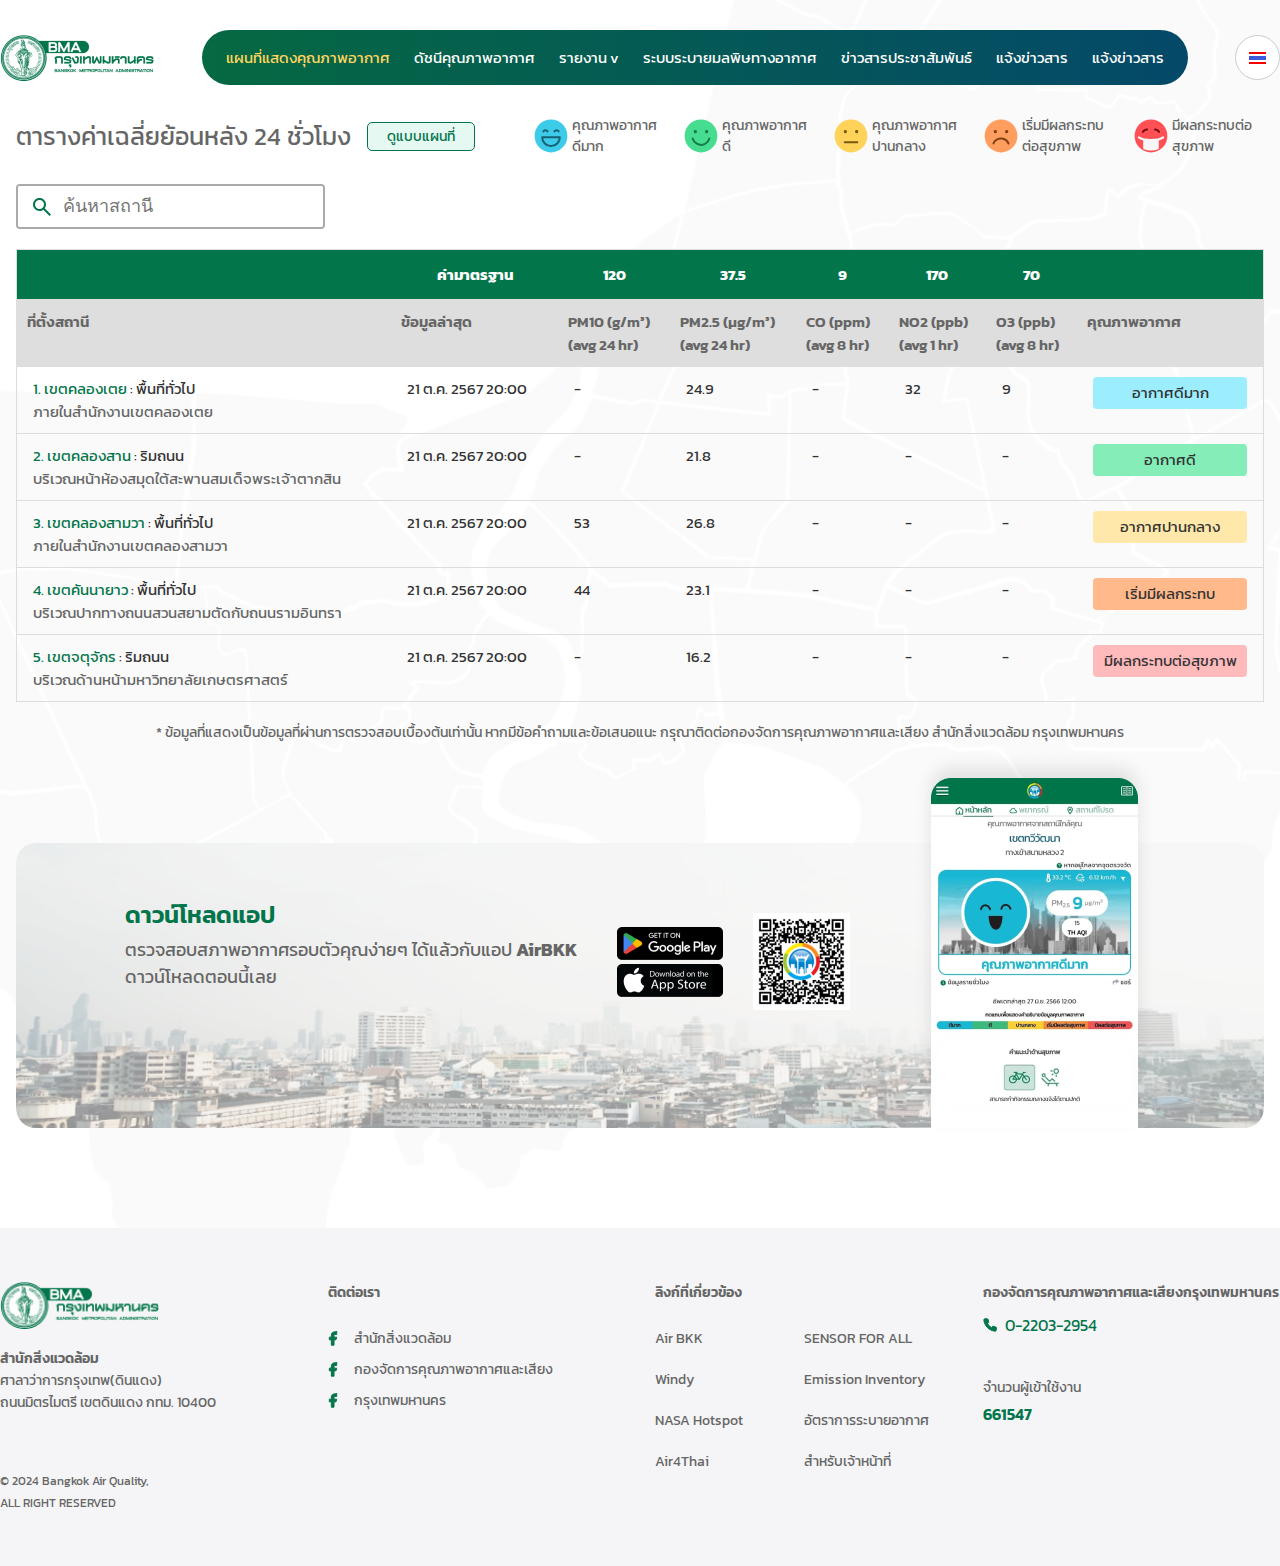
==== commit dcd24c42: "commit" ====
--- a/pages/index.html
+++ b/pages/index.html
@@ -48,10 +48,13 @@
         </div>
       </nav>
       <!-- content ของเว็บไซต์ -->
-      <main style="display: none">
-        <div class="container">
-          <div class="flex-between" style="align-items: center">
-            <div class="flex-center head-titel">
+      <main>
+        <div class="container" style="width: 100%">
+          <div
+            class="flex-between head-main-status"
+            style="align-items: center"
+          >
+            <div class="flex-center head-titel head-table-hr">
               <h1 class="text-header text-color-2 font-medium">
                 ตารางค่าเฉลี่ยย้อนหลัง 24 ชั่วโมง
               </h1>
@@ -65,37 +68,37 @@
                 >
               </div>
             </div>
-            <div class="flex-center" style="gap: 20px">
-              <div
-                class="flex-center text-color-2 font-medium text-sm"
+            <div class="flex-center status-list" style="gap: 20px">
+              <div
+                class="flex-center text-color-2 font-medium text-sm status-box"
                 style="width: 130px; gap: 4px"
               >
                 <img src="/svg/vary-good.svg" alt="bad" />
                 <span>คุณภาพอากาศดีมาก</span>
               </div> 
               <div
-                class="flex-center text-color-2 font-medium text-sm"
+                class="flex-center text-color-2 font-medium text-sm status-box"
                 style="width: 130px; gap: 4px"
               >
                 <img src="/svg/good.svg" alt="bad" />
                 <span>คุณภาพอากาศดี</span>
               </div>
               <div
-                class="flex-center text-color-2 font-medium text-sm"
+                class="flex-center text-color-2 font-medium text-sm status-box"
                 style="width: 130px; gap: 4px"
               >
                 <img src="/svg/ok.svg" alt="bad" />
                 <span>คุณภาพอากาศปานกลาง</span>
               </div>
               <div
-                class="flex-center text-color-2 font-medium text-sm"
+                class="flex-center text-color-2 font-medium text-sm status-box"
                 style="width: 130px; gap: 4px"
               >
                 <img src="/svg/bad.svg" alt="bad" />
                 <span>เริ่มมีผลกระทบต่อสุขภาพ</span>
               </div>
               <div
-                class="flex-center text-color-2 font-medium text-sm"
+                class="flex-center text-color-2 font-medium text-sm status-box"
                 style="width: 130px; gap: 4px"
               >
                 <img src="/svg/very-bad.svg" alt="bad" />
@@ -123,48 +126,363 @@
             />
           </div>
           <!-- table เเสดง ข้อมูล -->
-          <table class="table">
-            <thead style="width: 100%">
-              <tr>
-                <th style="width: 393px"></th>
-                <th>ชื่อสถานี</th>
-                <th>ค่าเฉลี่ย PM2.5</th>
-                <th>ค่าเฉลี่ย PM10</th>
-                <th>ค่าเฉลี่ย SO2</th>
-                <th>ค่าเฉลี่ย NO2</th>
-                <th>ค่าเฉลี่ย CO</th>
-              </tr>
-            </thead>
-            <thead>
-              <tr>
-                <th>วันที่</th>
-                <th>ชื่อสถานี</th>
-                <th>ค่าเฉลี่ย PM2.5</th>
-                <th>ค่าเฉลี่ย PM10</th>
-                <th>ค่าเฉลี่ย SO2</th>
-                <th>ค่าเฉลี่ย NO2</th>
-                <th>ค่าเฉลี่ย CO</th>
-              </tr>
-            </thead>
-            <tbody>
-              <tr>
-                <td>01/01/2023</td>
-                <td>สถานี 1</td>
-                <td>10</td>
-                <td>10</td>
-                <td>10</td>
-                <td>10</td>
-                <td>10</td>
-              </tr>
-            </tbody>
-          </table>
+          <div>
+            <table class="table-style" style="width: 100%">
+              <thead
+                class="thead-first"
+                style="height: 50px; background: #03754a"
+              >
+                <tr>
+                  <th></th>
+                  <th>ค่ามาตรฐาน</th>
+                  <th>120</th>
+                  <th>37.5</th>
+                  <th>9</th>
+                  <th>170</th>
+                  <th>70</th>
+                  <th></th>
+                </tr>
+              </thead>
+              <thead class="thead-second" style="background: #dedede">
+                <tr>
+                  <th><span>ที่ตั้งสถานี</span></th>
+                  <th><span>ข้อมูลล่าสุด</span></th>
+                  <th>
+                    <span>PM10 (g/m³)<br />(avg 24 hr)</span>
+                  </th>
+                  <th>
+                    <span>PM2.5 (µg/m³)<br />(avg 24 hr)</span>
+                  </th>
+                  <th>
+                    <span>CO (ppm)<br />(avg 8 hr)</span>
+                  </th>
+                  <th>
+                    <span>NO2 (ppb)<br />(avg 1 hr)</span>
+                  </th>
+                  <th>
+                    <span>O3 (ppb)<br />(avg 8 hr</span>)
+                  </th>
+                  <th><span>คุณภาพอากาศ</span></th>
+                </tr>
+              </thead>
+              <tbody>
+                <tr>
+                  <td>
+                    <span class="text-main-content">1. เขตคลองเตย </span>:
+                    พื้นที่ทั่วไป<br /><span class="text-sub-content"
+                      >ภายในสำนักงานเขตคลองเตย</span
+                    >
+                  </td>
+                  <td>21 ต.ค. 2567 20:00</td>
+                  <td>-</td>
+                  <td>24.9</td>
+                  <td>-</td>
+                  <td>32</td>
+                  <td>9</td>
+                  <td style="position: relative">
+                    <span class="tag-status status-vary-good">
+                      อากาศดีมาก
+                    </span>
+                  </td>
+                </tr>
+                <tr>
+                  <td>
+                    <span class="text-main-content">2. เขตคลองสาน </span>:
+                    ริมถนน<br /><span class="text-sub-content"
+                      >บริเวณหน้าห้องสมุดใต้สะพานสมเด็จพระเจ้าตากสิน</span
+                    >
+                  </td>
+                  <td>21 ต.ค. 2567 20:00</td>
+                  <td>-</td>
+                  <td>21.8</td>
+                  <td>-</td>
+                  <td>-</td>
+                  <td>-</td>
+                  <td style="position: relative">
+                    <span class="tag-status status-good"> อากาศดี </span>
+                  </td>
+                </tr>
+                <tr>
+                  <td>
+                    <span class="text-main-content">3. เขตคลองสามวา </span>:
+                    พื้นที่ทั่วไป<br /><span class="text-sub-content"
+                      >ภายในสำนักงานเขตคลองสามวา</span
+                    >
+                  </td>
+                  <td>21 ต.ค. 2567 20:00</td>
+                  <td>53</td>
+                  <td>26.8</td>
+                  <td>-</td>
+                  <td>-</td>
+                  <td>-</td>
+                  <td style="position: relative">
+                    <span class="tag-status status-normal"> อากาศปานกลาง </span>
+                  </td>
+                </tr>
+                <tr>
+                  <td>
+                    <span class="text-main-content">4. เขตคันนายาว </span>:
+                    พื้นที่ทั่วไป<br /><span class="text-sub-content"
+                      >บริเวณปากทางถนนสวนสยามตัดกับถนนรามอินทรา</span
+                    >
+                  </td>
+                  <td>21 ต.ค. 2567 20:00</td>
+                  <td>44</td>
+                  <td>23.1</td>
+                  <td>-</td>
+                  <td>-</td>
+                  <td>-</td>
+                  <td style="position: relative">
+                    <span class="tag-status status-bad"> เริ่มมีผลกระทบ </span>
+                  </td>
+                </tr>
+                <tr>
+                  <td>
+                    <span class="text-main-content">5. เขตจตุจักร </span>:
+                    ริมถนน<br /><span class="text-sub-content"
+                      >บริเวณด้านหน้ามหาวิทยาลัยเกษตรศาสตร์</span
+                    >
+                  </td>
+                  <td>21 ต.ค. 2567 20:00</td>
+                  <td>-</td>
+                  <td>16.2</td>
+                  <td>-</td>
+                  <td>-</td>
+                  <td>-</td>
+                  <td style="position: relative">
+                    <span class="tag-status status-vary-bad">
+                      มีผลกระทบต่อสุขภาพ
+                    </span>
+                  </td>
+                </tr>
+              </tbody>
+            </table>
+            <!-- Mobile status -->
+            <div class="status-mobile-list" style="margin-top: 20px">
+              <div class="status-mobile-box">
+                <div class="flex flex-column">
+                  <div class="toggle-info">
+                    <h6 class="text-md medium">
+                      1. เขตคลองเตย : พื้นที่ทั่วไป
+                    </h6>
+                    <span style="color: #a0f0d2">ภายในสำนักงานเขตคลองเตย</span>
+                  </div>
+                  <!-- line -->
+                  <div class="line-h-1"></div>
+                  <!-- status & click open  -->
+                  <div
+                    class="flex flex-between gap-4 status-mobile-click"
+                    date="21 ต.ค. 2567 20:00"
+                    pm10="-"
+                    pm25="24.9"
+                    co="-"
+                    no2="32"
+                    o3="9"
+                    style="margin: 16px 0"
+                  >
+                    <span
+                      class="text-color-2 semi-bold"
+                      style="text-wrap: nowrap"
+                      >คุณภาพอากาศ</span
+                    >
+                    <span class="tag-status status-vary-good">
+                      อากาศดีมาก
+                    </span>
+                    <img
+                      src="/svg/open.svg"
+                      alt=""
+                      class="toggle-info-btn"
+                      style="margin: 0 10px"
+                    />
+                  </div>
+                </div>
+                <!-- content -->
+                <div class="content" style="border-radius: 5px"></div>
+              </div>
+
+              <div class="status-mobile-box">
+                <div class="flex flex-column">
+                  <div class="toggle-info">
+                    <h6 class="text-md medium">2. เขตคลองสาน : ริมถนน</h6>
+                    <span style="color: #a0f0d2"
+                      >บริเวณหน้าห้องสมุดใต้สะพานสมเด็จพระเจ้าตากสิน</span
+                    >
+                  </div>
+                  <!-- line -->
+                  <div class="line-h-1"></div>
+                  <!-- status & click open  -->
+                  <div
+                    class="flex flex-between gap-4 status-mobile-click"
+                    date="21 ต.ค. 2567 20:00"
+                    pm10="-"
+                    pm25="21.8"
+                    co="-"
+                    no2="-"
+                    o3=""
+                    style="margin: 16px 0"
+                  >
+                    <span
+                      class="text-color-2 semi-bold"
+                      style="text-wrap: nowrap"
+                      >คุณภาพอากาศ</span
+                    >
+                    <span class="tag-status status-good"> อากาศดี </span>
+                    <img
+                      src="/svg/open.svg"
+                      alt=""
+                      class="toggle-info-btn"
+                      style="margin: 0 10px"
+                    />
+                  </div>
+                </div>
+                <!-- content -->
+                <div class="content" style="border-radius: 5px"></div>
+              </div>
+
+              <div class="status-mobile-box">
+                <div class="flex flex-column">
+                  <div class="toggle-info">
+                    <h6 class="text-md medium">
+                      3. เขตคลองสามวา : พื้นที่ทั่วไป
+                    </h6>
+                    <span style="color: #a0f0d2"
+                      >ภายในสำนักงานเขตคลองสามวา</span
+                    >
+                  </div>
+                  <!-- line -->
+                  <div class="line-h-1"></div>
+                  <!-- status & click open  -->
+                  <div
+                    class="flex flex-between gap-4 status-mobile-click"
+                    date="21 ต.ค. 2567 20:00"
+                    pm10="53"
+                    pm25="26.8"
+                    co="-"
+                    no2="-"
+                    o3="-"
+                    style="margin: 16px 0"
+                  >
+                    <span
+                      class="text-color-2 semi-bold"
+                      style="text-wrap: nowrap"
+                      >คุณภาพอากาศ</span
+                    >
+                    <span class="tag-status status-normal"> อากาศปานกลาง </span>
+                    <img
+                      src="/svg/open.svg"
+                      alt=""
+                      class="toggle-info-btn"
+                      style="margin: 0 10px"
+                    />
+                  </div>
+                </div>
+                <!-- content -->
+                <div class="content" style="border-radius: 5px"></div>
+              </div>
+
+              <div
+                class="status-mobile-box"
+                style="margin-bottom: 0px; border-bottom: none"
+              >
+                <div class="flex flex-column">
+                  <div class="toggle-info">
+                    <h6 class="text-md medium">
+                      4. เขตคันนายาว : พื้นที่ทั่วไป
+                    </h6>
+                    <span style="color: #a0f0d2"
+                      >บริเวณปากทางถนนสวนสยามตัดกับถนนรามอินทรา</span
+                    >
+                  </div>
+                  <!-- line -->
+                  <div class="line-h-1"></div>
+                  <!-- status & click open  -->
+                  <div
+                    class="flex flex-between gap-4 status-mobile-click"
+                    date="21 ต.ค. 2567 20:00"
+                    pm10="44"
+                    pm25="23.1"
+                    co="-"
+                    no2="-"
+                    o3="-"
+                    style="margin: 16px 0"
+                  >
+                    <span
+                      class="text-color-2 semi-bold"
+                      style="text-wrap: nowrap"
+                      >คุณภาพอากาศ</span
+                    >
+                    <span class="tag-status status-bad"> เริ่มมีผลกระทบ </span>
+                    <img
+                      src="/svg/open.svg"
+                      alt=""
+                      class="toggle-info-btn"
+                      style="margin: 0 10px"
+                    />
+                  </div>
+                </div>
+                <!-- content -->
+                <div class="content" style="border-radius: 5px"></div>
+              </div>
+
+              <div
+                class="status-mobile-box"
+                style="margin-bottom: 0px; border-bottom: none"
+              >
+                <div class="flex flex-column">
+                  <div class="toggle-info">
+                    <h6 class="text-md medium">5. เขตจตุจักร : ริมถนน</h6>
+                    <span style="color: #a0f0d2"
+                      >บริเวณด้านหน้ามหาวิทยาลัยเกษตรศาสตร์</span
+                    >
+                  </div>
+                  <!-- line -->
+                  <div class="line-h-1"></div>
+                  <!-- status & click open  -->
+                  <div
+                    class="flex flex-between gap-4 status-mobile-click"
+                    date="21 ต.ค. 2567 20:00"
+                    pm10="-"
+                    pm25="16.2"
+                    co="-"
+                    no2="-"
+                    o3="-"
+                    style="margin: 16px 0"
+                  >
+                    <span
+                      class="text-color-2 semi-bold"
+                      style="text-wrap: nowrap"
+                      >คุณภาพอากาศ</span
+                    >
+                    <span class="tag-status status-vary-bad">
+                      มีผลกระทบต่อสุขภาพ
+                    </span>
+                    <img
+                      src="/svg/open.svg"
+                      alt=""
+                      class="toggle-info-btn"
+                      style="margin: 0 10px"
+                    />
+                  </div>
+                </div>
+                <!-- content -->
+                <div class="content" style="border-radius: 5px"></div>
+              </div>
+            </div>
+            <span
+              class="text-color-2 text-sm text-info-status"
+              style="display: block; margin-top: 20px; text-align: center"
+              >* ข้อมูลที่แสดงเป็นข้อมูลที่ผ่านการตรวจสอบเบื้องต้นเท่านั้น
+              หากมีข้อคำถามและข้อเสนอแนะ กรุณาติดต่อกองจัดการคุณภาพอากาศและเสียง
+              สำนักสิ่งแวดล้อม กรุงเทพมหานคร</span
+            >
+          </div>
           <!-- banner -->
           <div
             class="bannerdowload"
-            style="position: relative; margin: 100px 0"
+            style="position: relative; margin: 100px 0; width: 100%"
           >
             <div
-              class="flex"
+              class="flex info-banner"
               style="
                 align-items: end;
                 gap: 40px;
@@ -174,7 +492,7 @@
                 top: 50px;
               "
             >
-              <div class="flex-column" style="gap: 4px">
+              <div class="flex-column" style="gap: 4px; width: 100%">
                 <h3 class="text-color-main semi-bold text-2xl">ดาวน์โหลดแอป</h3>
                 <span class="text-lg text-color-2"
                   >ตรวจสอบสภาพอากาศรอบตัวคุณง่ายๆ ได้แล้วกับแอป
@@ -182,7 +500,7 @@
                 >
               </div>
               <div
-                class="flex"
+                class="flex box-img-download"
                 style="
                   align-items: center;
                   gap: 30px;
@@ -190,16 +508,24 @@
                   top: 20px;
                 "
               >
-                <div class="flex-column" style="gap: 4px; justify-content: end">
+                <div
+                  class="flex-column img-download"
+                  style="gap: 4px; justify-content: end"
+                >
                   <img src="/images/googlePlay.png" alt="googlePlay" />
                   <img src="/images/appStore.png" alt="appStore" />
                 </div>
-                <img src="/images/qrcode.png" alt="qrcode" />
+                <img
+                  src="/images/qrcode.png"
+                  alt="qrcode"
+                  class="qrcode-imge"
+                />
               </div>
             </div>
             <img
               src="/images/mobile-banner.png"
               alt="phone"
+              class="phone-banner-img"
               style="position: absolute; bottom: -10px; right: 106px"
             />
           </div>
@@ -278,5 +604,6 @@
         </div>
       </footer>
     </div>
+    <script src="../scripts/status.js"></script>
   </body>
 </html>
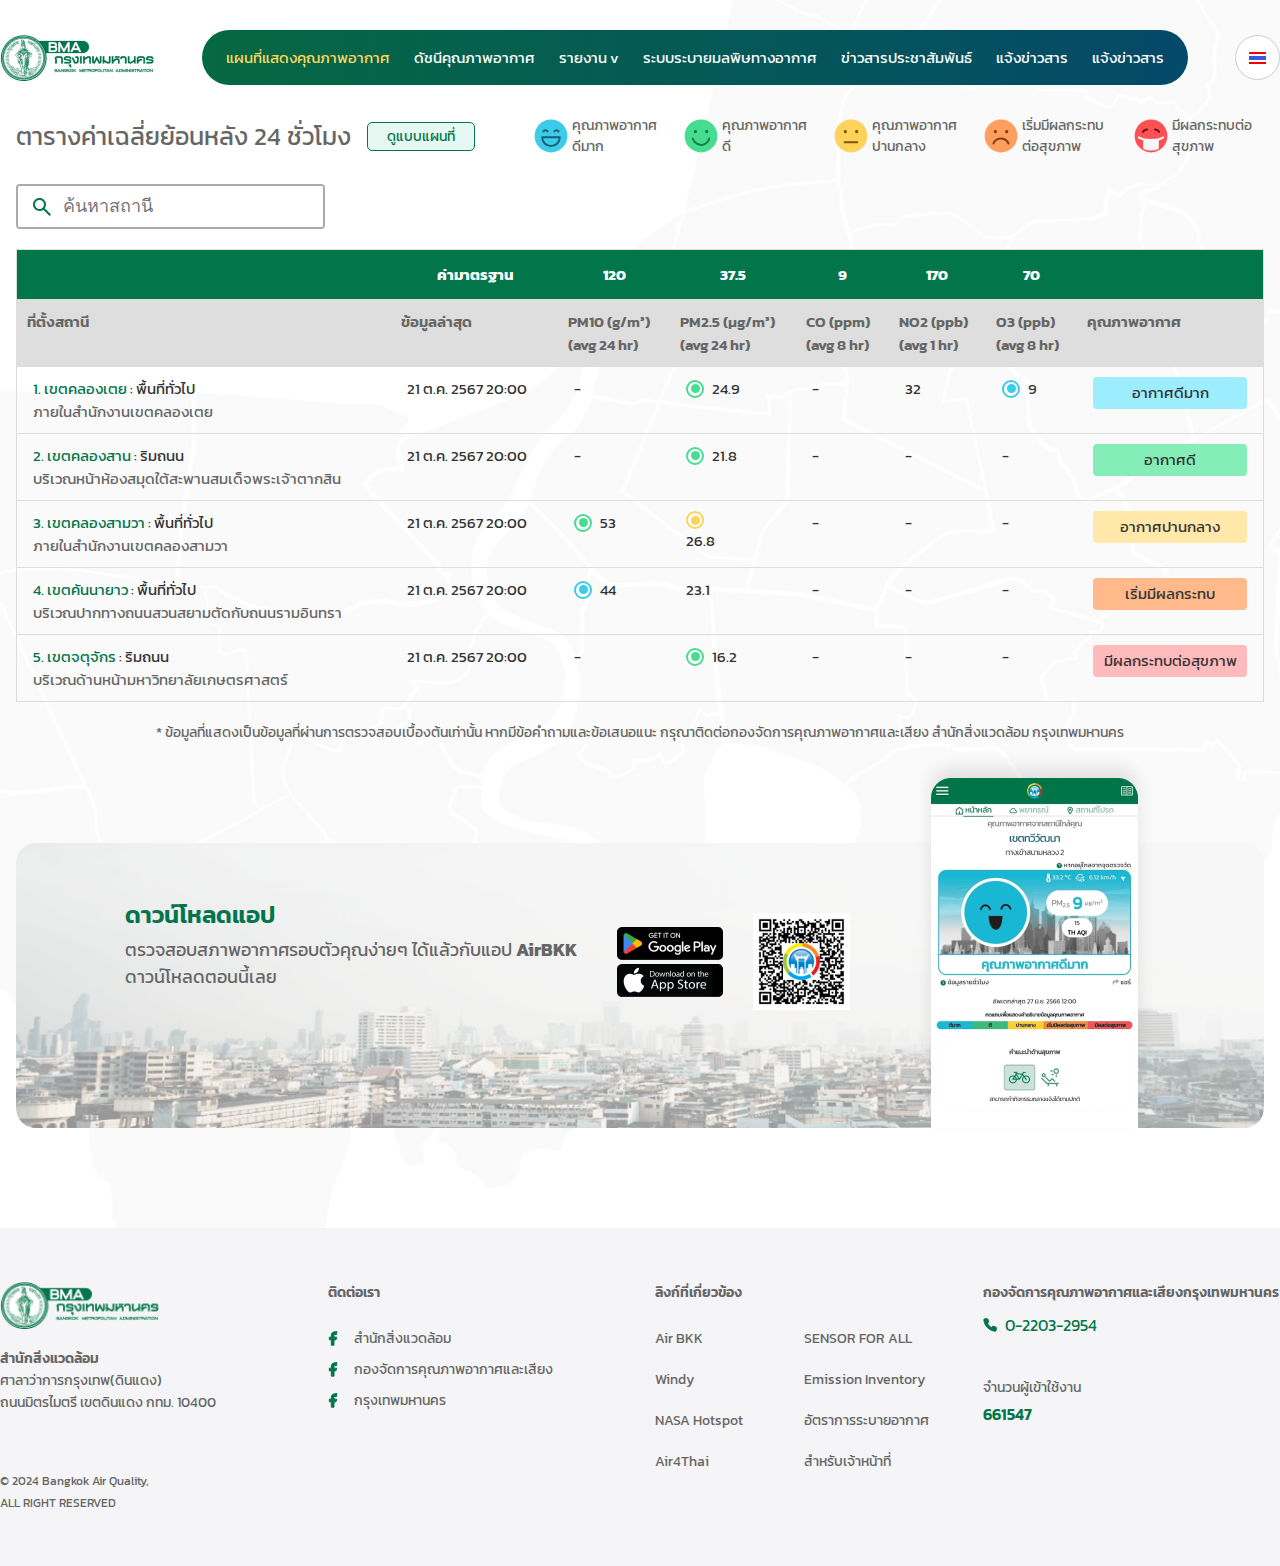
==== commit 5f6d58ed: "home page ok!" ====
--- a/pages/index.html
+++ b/pages/index.html
@@ -58,15 +58,71 @@
               <h1 class="text-header text-color-2 font-medium">
                 ตารางค่าเฉลี่ยย้อนหลัง 24 ชั่วโมง
               </h1>
-              <!-- ดูแผนที่ -->
+              <!-- ปุ่มเปิดแผนที่ -->
               <div
                 class="map-modal flex-center"
-                style="background-color: #e5f9f2"
-              >
-                <span class="text-color-main text-sm font-medium"
-                  >ดูแบบแผนที่</span
-                >
-              </div>
+                style="background-color: #e5f9f2; cursor: pointer"
+                onclick="openMapDialog()"
+              >
+                <span class="text-color-main text-sm font-medium">
+                  ดูแบบแผนที่
+                </span>
+              </div>
+
+              <!-- Dialog แสดงแผนที่ -->
+              <dialog id="mapDialog" class="map-dialog">
+                <div class="map-content">
+                  <div class="flex flex-between" style="width: 100%">
+                    <div
+                      class="flex gap-7 head-dialog"
+                      style="width: 100%;"
+                    >
+                      <div class="text-color-2 head-text-dialog" style="line-height: 28px">
+                        <h3 style="font-size: 24px">แผนที่แสดงคุณภาพอากาศ</h3>
+                        <span style="font-size: 18px"
+                          >วันเสาร์ที่ 26 ตุลาคม พ.ศ. 2567</span
+                        >
+                      </div>
+                      <div
+                        style="height: 2rem; width: 28rem"
+                        class="flex gap-4 select-style"
+                      >
+                        <select class="select-input input-style input-mobile">
+                          <option>ทุกกลุ่มเขต</option>
+                        </select>
+                        <select class="select-input input-style input-mobile">
+                          <option>ทุกกลุ่มเขต</option>
+                        </select>
+                      </div>
+                    </div>
+                    <button onclick="closeMapDialog()" class="close-btn">
+                      <svg
+                        xmlns="http://www.w3.org/2000/svg"
+                        x="0px"
+                        y="0px"
+                        width="15"
+                        height="15"
+                        viewBox="0 0 30 30"
+                      >
+                        <path
+                          d="M 7 4 C 6.744125 4 6.4879687 4.0974687 6.2929688 4.2929688 L 4.2929688 6.2929688 C 3.9019687 6.6839688 3.9019687 7.3170313 4.2929688 7.7070312 L 11.585938 15 L 4.2929688 22.292969 C 3.9019687 22.683969 3.9019687 23.317031 4.2929688 23.707031 L 6.2929688 25.707031 C 6.6839688 26.098031 7.3170313 26.098031 7.7070312 25.707031 L 15 18.414062 L 22.292969 25.707031 C 22.682969 26.098031 23.317031 26.098031 23.707031 25.707031 L 25.707031 23.707031 C 26.098031 23.316031 26.098031 22.682969 25.707031 22.292969 L 18.414062 15 L 25.707031 7.7070312 C 26.098031 7.3170312 26.098031 6.6829688 25.707031 6.2929688 L 23.707031 4.2929688 C 23.316031 3.9019687 22.682969 3.9019687 22.292969 4.2929688 L 15 11.585938 L 7.7070312 4.2929688 C 7.5115312 4.0974687 7.255875 4 7 4 z"
+                        ></path>
+                      </svg>
+                    </button>
+                  </div>
+                  <!-- ใส่แผนที่หรือ iframe ตามต้องการ -->
+                  <div style="width: 100%;height: 100%;">
+                    <iframe
+                      src="https://www.google.com/maps/embed?pb=..."
+                      width="100%"
+                      height="100%"
+                      style="border: 0"
+                      allowfullscreen=""
+                      loading="lazy"
+                    ></iframe>
+                  </div>
+                </div>
+              </dialog>
             </div>
             <div class="flex-center status-list" style="gap: 20px">
               <div
@@ -75,7 +131,7 @@
               >
                 <img src="/svg/vary-good.svg" alt="bad" />
                 <span>คุณภาพอากาศดีมาก</span>
-              </div> 
+              </div>
               <div
                 class="flex-center text-color-2 font-medium text-sm status-box"
                 style="width: 130px; gap: 4px"
@@ -175,10 +231,20 @@
                   </td>
                   <td>21 ต.ค. 2567 20:00</td>
                   <td>-</td>
-                  <td>24.9</td>
+                  <td class="flex gap-2" style="align-items: center">
+                    <div class="status-o status-b-green">
+                      <div class="status-green"></div>
+                    </div>
+                    24.9
+                  </td>
                   <td>-</td>
                   <td>32</td>
-                  <td>9</td>
+                  <td class="flex gap-2" style="align-items: center">
+                    <div class="status-o status-b-blue">
+                      <div class="status-blue"></div>
+                    </div>
+                    9
+                  </td>
                   <td style="position: relative">
                     <span class="tag-status status-vary-good">
                       อากาศดีมาก
@@ -194,7 +260,12 @@
                   </td>
                   <td>21 ต.ค. 2567 20:00</td>
                   <td>-</td>
-                  <td>21.8</td>
+                  <td class="flex gap-2" style="align-items: center">
+                    <div class="status-o status-b-green">
+                      <div class="status-green"></div>
+                    </div>
+                    21.8
+                  </td>
                   <td>-</td>
                   <td>-</td>
                   <td>-</td>
@@ -210,8 +281,18 @@
                     >
                   </td>
                   <td>21 ต.ค. 2567 20:00</td>
-                  <td>53</td>
-                  <td>26.8</td>
+                  <td class="flex gap-2" style="align-items: center">
+                    <div class="status-o status-b-green">
+                      <div class="status-green"></div>
+                    </div>
+                    53
+                  </td>
+                  <td class="gap-2" style="align-items: center">
+                    <div class="status-o status-b-yellow">
+                      <div class="status-yellow"></div>
+                    </div>
+                    26.8
+                  </td>
                   <td>-</td>
                   <td>-</td>
                   <td>-</td>
@@ -227,7 +308,12 @@
                     >
                   </td>
                   <td>21 ต.ค. 2567 20:00</td>
-                  <td>44</td>
+                  <td class="flex gap-2" style="align-items: center">
+                    <div class="status-o status-b-blue">
+                      <div class="status-blue"></div>
+                    </div>
+                    44
+                  </td>
                   <td>23.1</td>
                   <td>-</td>
                   <td>-</td>
@@ -245,7 +331,12 @@
                   </td>
                   <td>21 ต.ค. 2567 20:00</td>
                   <td>-</td>
-                  <td>16.2</td>
+                  <td class="flex gap-2" style="align-items: center">
+                    <div class="status-o status-b-green">
+                      <div class="status-green"></div>
+                    </div>
+                    16.2
+                  </td>
                   <td>-</td>
                   <td>-</td>
                   <td>-</td>
@@ -380,10 +471,7 @@
                 <div class="content" style="border-radius: 5px"></div>
               </div>
 
-              <div
-                class="status-mobile-box"
-                style="margin-bottom: 0px; border-bottom: none"
-              >
+              <div class="status-mobile-box">
                 <div class="flex flex-column">
                   <div class="toggle-info">
                     <h6 class="text-md medium">
@@ -605,5 +693,18 @@
       </footer>
     </div>
     <script src="../scripts/status.js"></script>
+    <script>
+      // ฟังก์ชันเปิด dialog
+      function openMapDialog() {
+        const mapDialog = document.getElementById("mapDialog");
+        mapDialog.showModal();
+      }
+
+      // ฟังก์ชันปิด dialog
+      function closeMapDialog() {
+        const mapDialog = document.getElementById("mapDialog");
+        mapDialog.close();
+      }
+    </script>
   </body>
 </html>
--- a/styles/global-style.css
+++ b/styles/global-style.css
@@ -133,12 +133,78 @@
   gap: 28px;
 }
 
-<<<<<<< HEAD
 .line-h-1 {
   border-bottom: 1px solid #dddddd;
   margin: 10px 0;
-=======
+}
 .dice-none {
   list-style: none;
->>>>>>> ec1dc0a61969b33e99bb9895304a517981233da8
-}+}
+
+.status-o {
+  width: 18px;
+  height: 18px;
+  display: grid;
+  place-content: center;
+  border-radius: 100%;
+  background: white;
+}
+
+.status-blue {
+  background-color: #3ccbe9;
+  width: 9px;
+  height: 9px;
+  border-radius: 100%;
+}
+
+.status-b-blue {
+  border: 2px solid #3ccbe9;
+}
+
+.status-green {
+  background-color: #47dd91;
+  width: 9px;
+  height: 9px;
+  border-radius: 100%;
+}
+
+.status-b-green {
+  border: 2px solid #47dd91;
+}
+
+.status-yellow {
+  background-color: #ffd359;
+  width: 9px;
+  height: 9px;
+  border-radius: 100%;
+}
+
+.status-b-yellow {
+  border: 2px solid #ffd359;
+}
+.status-or {
+  background-color: #ffb98b;
+  width: 9px;
+  height: 9px;
+  border-radius: 100%;
+}
+
+.status-b-or {
+  border: 2px solid #ffb98b;
+}
+.status-red {
+  background-color: #ffbabc;
+  width: 9px;
+  height: 9px;
+  border-radius: 100%;
+}
+
+.status-b-red {
+  border: 2px solid #ffbabc;
+}
+
+.input-style {
+  height: 100%;
+  flex-grow: 1;
+  border: 1px solid #AAAAAA;
+}
--- a/styles/home-style.css
+++ b/styles/home-style.css
@@ -147,11 +147,58 @@
   display: none;
 }
 
+/* กำหนดสไตล์ให้ dialog */
+.map-dialog {
+  width: 80%;
+  max-width: 1200px;
+  min-height: 600px;
+  padding: 20px;
+  border-radius: 20px;
+  place-self: center;
+  border: none;
+}
+
+.map-content {
+  display: flex;
+  flex-direction: column;
+  gap: 16px;
+  width: 100%;
+  height: 600px;
+  align-items: center;
+}
+
+.close-btn {
+  background-color: white;
+  display: grid;
+  place-content: center;
+  color: #333333;
+  border: 2px solid rgb(102, 102, 102, 0.2);
+  width: 30px;
+  height: 30px;
+  font-size: 14px;
+  border-radius: 100%;
+  cursor: pointer;
+}
+
+/* สไตล์ให้ปุ่มเปิดดูแผนที่ */
+.map-modal {
+  cursor: pointer;
+}
+
+.map-modal:hover {
+  background-color: #c5e7e2;
+}
+
+.head-dialog {
+  align-items: center;
+}
+
 /* สำหรับมือถือแนวตั้ง (Portrait) */
 @media (max-width: 575px) {
   /* CSS สำหรับมือถือเล็ก */
   .head-table-hr {
     display: flex;
+    margin-top: 16px;
     flex-direction: column;
     align-items: start !important;
   }
@@ -216,6 +263,32 @@
   .text-info-status {
     text-align: start !important;
   }
+  .close-btn {
+    position: absolute;
+    top: 16px;
+    right: 16px;
+  }
+  .head-dialog {
+    display: flex;
+    flex-direction: column;
+    align-items: start;
+    gap: 8px;
+  }
+  .select-style {
+    flex-direction: column;
+    width: 100% !important;
+    height: min-content !important;
+  }
+  .input-mobile {
+    height: 2.5rem;
+    padding: 0px 6px;
+  }
+  .head-text-dialog h3 {
+    font-size: 20px !important;
+  }
+  .head-text-dialog span {
+    font-size: 16px !important;
+  }
 }
 
 /* สำหรับมือถือแนวนอนหรือมือถือใหญ่ */
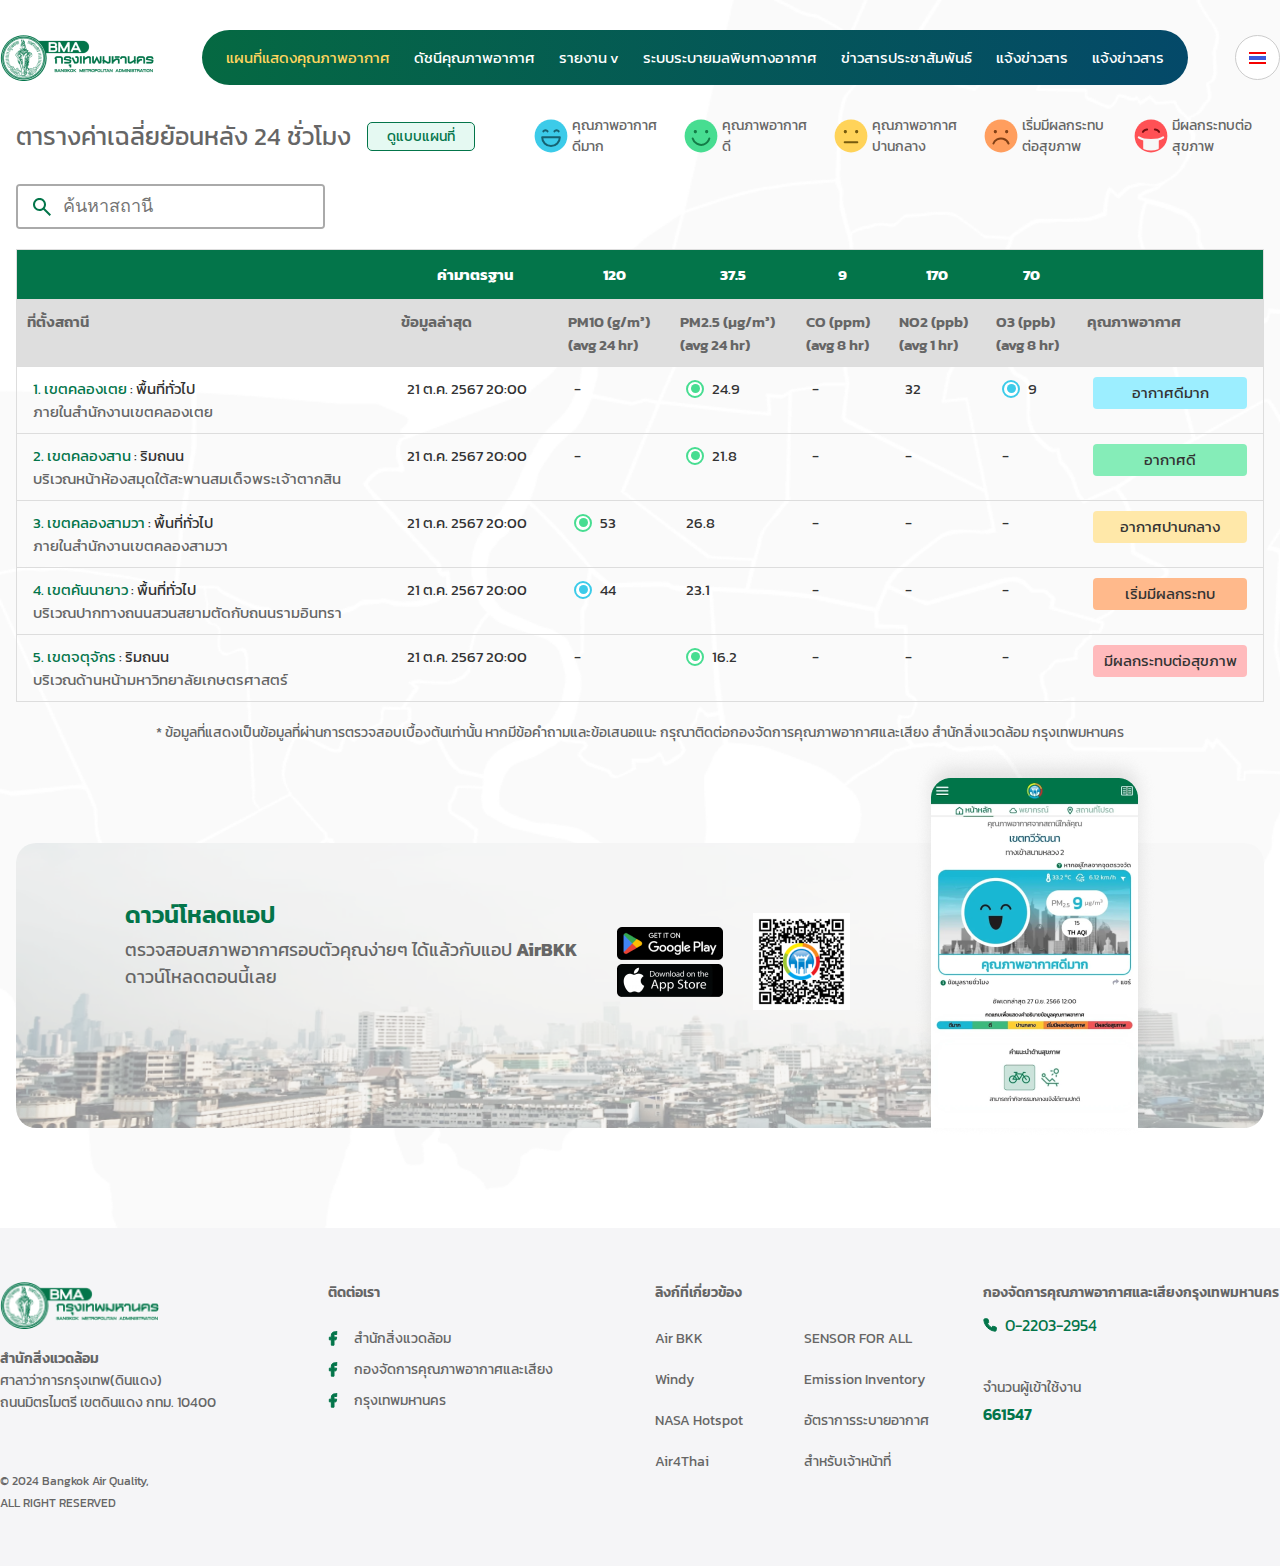
==== commit 03199e81: "update" ====
--- a/pages/index.html
+++ b/pages/index.html
@@ -288,9 +288,9 @@
                     53
                   </td>
                   <td class="gap-2" style="align-items: center">
-                    <div class="status-o status-b-yellow">
+                    <!-- <div class="status-o status-b-yellow">
                       <div class="status-yellow"></div>
-                    </div>
+                    </div> -->
                     26.8
                   </td>
                   <td>-</td>
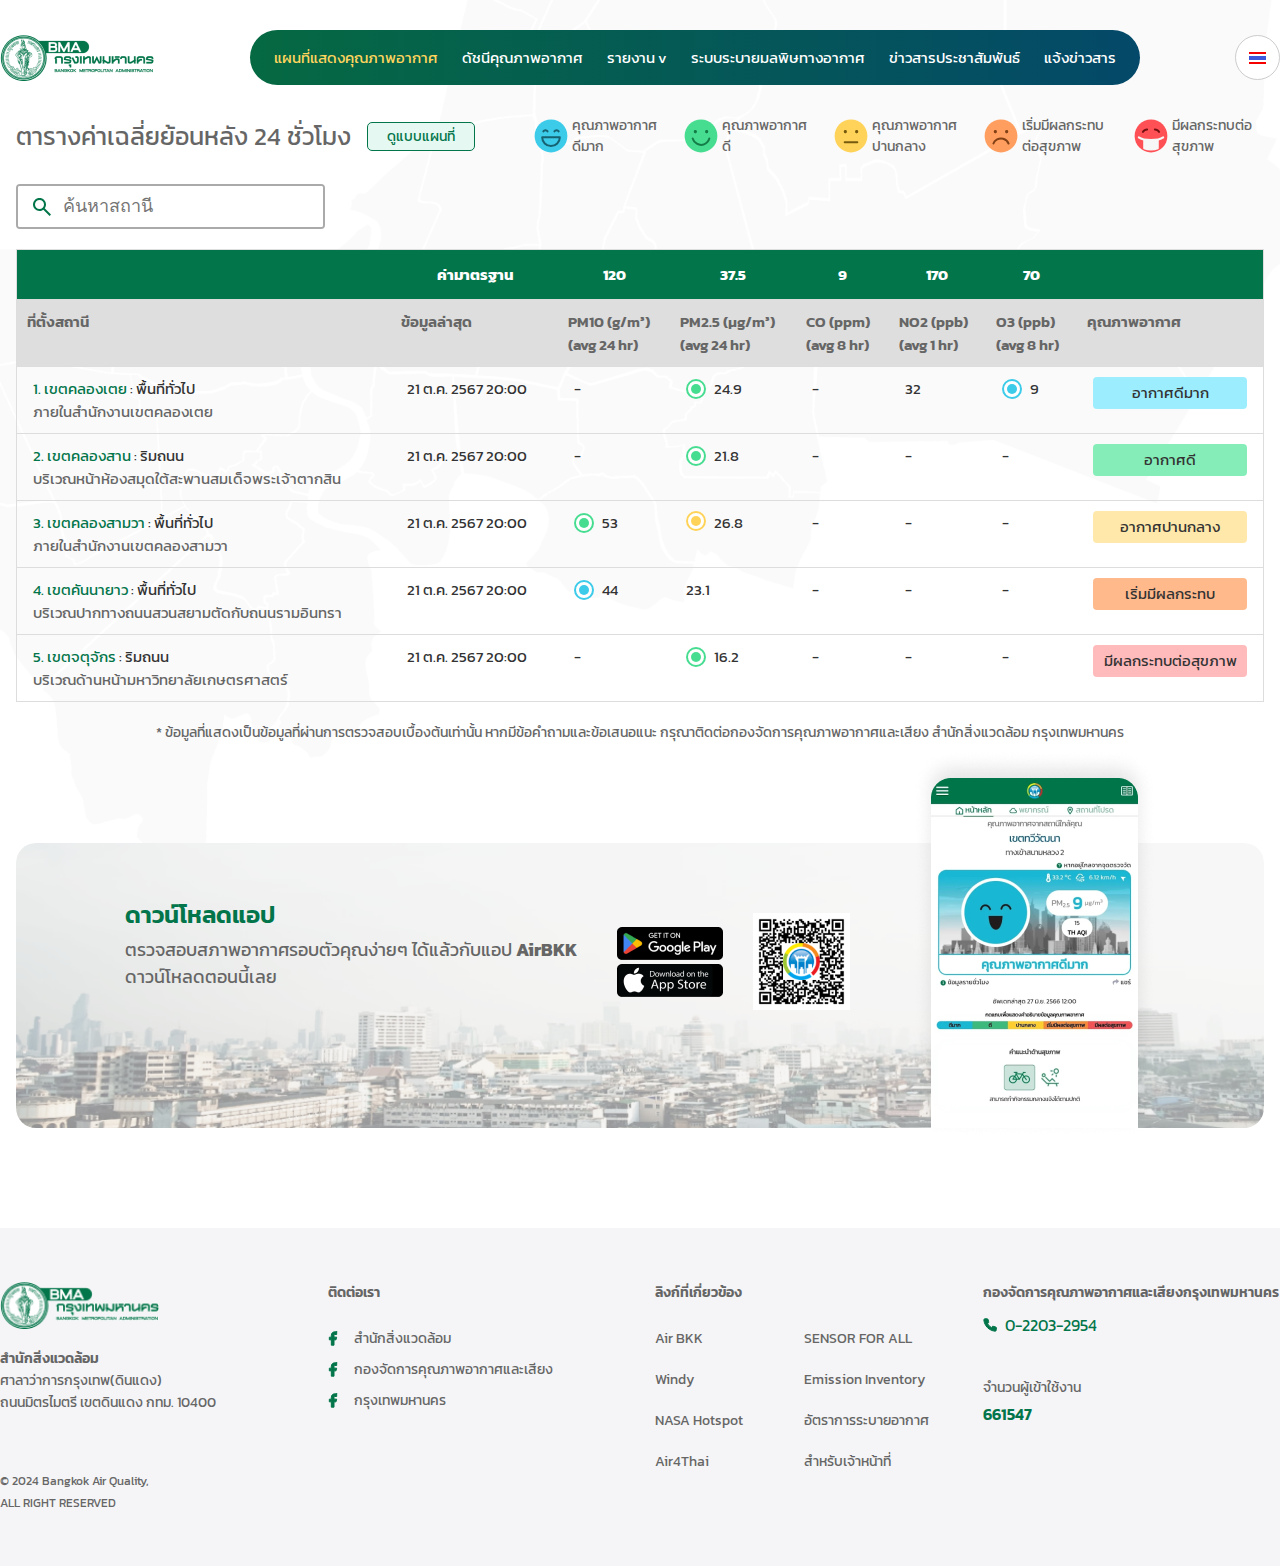
==== commit d18e7f61: "update 2/26/2025" ====
--- a/pages/index.html
+++ b/pages/index.html
@@ -29,13 +29,12 @@
         <img src="../images/icon.png" alt="logo" />
         <div class="navbar-menu">
           <ul class="list-style flex-between text-navbar gap-6">
-            <li><a active href="#">แผนที่แสดงคุณภาพอากาศ</a></li>
-            <li><a href="#">ดัชนีคุณภาพอากาศ</a></li>
-            <li><a href="#">รายงาน v</a></li>
+            <li><a active href="index.html">แผนที่แสดงคุณภาพอากาศ</a></li>
+            <li><a href="air-infomation.html">ดัชนีคุณภาพอากาศ</a></li>
+            <li><a href="report.html">รายงาน v</a></li>
             <li><a href="#">ระบบระบายมลพิษทางอากาศ</a></li>
-            <li><a href="#">ข่าวสารประชาสัมพันธ์</a></li>
-            <li><a href="#">แจ้งข่าวสาร</a></li>
-            <li><a href="#">แจ้งข่าวสาร</a></li>
+            <li><a href="list-blogs.html">ข่าวสารประชาสัมพันธ์</a></li>
+            <li><a href="notification-news.html">แจ้งข่าวสาร</a></li>
           </ul>
         </div>
         <!-- ปุ่มเปลี่ยนภาษา -->
@@ -131,7 +130,7 @@
               >
                 <img src="/svg/vary-good.svg" alt="bad" />
                 <span>คุณภาพอากาศดีมาก</span>
-              </div>
+              </div> 
               <div
                 class="flex-center text-color-2 font-medium text-sm status-box"
                 style="width: 130px; gap: 4px"
@@ -288,10 +287,12 @@
                     53
                   </td>
                   <td class="gap-2" style="align-items: center">
-                    <!-- <div class="status-o status-b-yellow">
-                      <div class="status-yellow"></div>
-                    </div> -->
-                    26.8
+                    <div class="flex gap-2" >  
+                      <div class="status-o status-b-yellow">
+                        <div class="status-yellow"></div>
+                      </div>
+                      26.8
+                    </div>
                   </td>
                   <td>-</td>
                   <td>-</td>
--- a/styles/global-style.css
+++ b/styles/global-style.css
@@ -23,7 +23,8 @@
 
 .bg-image-bkk {
   background-image: url("../images/bkk_map.png");
-  background-size: cover;
+  background-size: contain;
+  background-position: start;
   background-repeat: no-repeat;
   height: 10rem;
 }
@@ -78,6 +79,9 @@
 .text-xl {
   font-size: 20px;
 }
+.text-22 {
+  font-size: 22px;
+}
 .text-2xl {
   font-size: 24px;
 }
@@ -115,6 +119,9 @@
 .text-color-2 {
   color: #666666;
 }
+.text-color-3 {
+  color: #999999;
+}
 .text-color-main {
   color: #03754a;
 }
@@ -141,9 +148,20 @@
   list-style: none;
 }
 
+.tag-status {
+  padding: 6px 2px;
+  display: flex;
+  color: #333333;
+  align-items: center;
+  border-radius: 4px;
+  justify-content: center;
+  line-height: 20px;
+  width: 100%;
+}
+
 .status-o {
-  width: 18px;
-  height: 18px;
+  width: 20px;
+  height: 20px;
   display: grid;
   place-content: center;
   border-radius: 100%;
@@ -152,8 +170,8 @@
 
 .status-blue {
   background-color: #3ccbe9;
-  width: 9px;
-  height: 9px;
+  width: 10px;
+  height: 10px;
   border-radius: 100%;
 }
 
@@ -163,8 +181,8 @@
 
 .status-green {
   background-color: #47dd91;
-  width: 9px;
-  height: 9px;
+  width: 10px;
+  height: 10px;
   border-radius: 100%;
 }
 
@@ -174,8 +192,8 @@
 
 .status-yellow {
   background-color: #ffd359;
-  width: 9px;
-  height: 9px;
+  width: 10px;
+  height: 10px;
   border-radius: 100%;
 }
 
@@ -184,8 +202,8 @@
 }
 .status-or {
   background-color: #ffb98b;
-  width: 9px;
-  height: 9px;
+  width: 10px;
+  height: 10px;
   border-radius: 100%;
 }
 
@@ -194,9 +212,25 @@
 }
 .status-red {
   background-color: #ffbabc;
-  width: 9px;
-  height: 9px;
-  border-radius: 100%;
+  width: 10px;
+  height: 10px;
+  border-radius: 100%;
+}
+
+.status-vary-good {
+  background-color: #9ceeff;
+}
+.status-good {
+  background-color: #85edb8;
+}
+.status-normal {
+  background-color: #ffe8a9;
+}
+.status-bad {
+  background-color: #ffb98b;
+}
+.status-vary-bad {
+  background-color: #ffbabc;
 }
 
 .status-b-red {
@@ -205,6 +239,33 @@
 
 .input-style {
   height: 100%;
+  border-radius: 4px;
+  outline: none;
   flex-grow: 1;
-  border: 1px solid #AAAAAA;
-}
+  border: 1px solid #aaaaaa;
+}
+.select-style {
+  height: 43px;
+  width: 100%;
+  border: 1px solid #aaaaaa;
+  border-radius: 4px;
+  outline: none;
+}
+
+.bg-g-main {
+  background: rgb(3, 117, 74);
+  background: linear-gradient(
+    90deg,
+    rgba(3, 117, 74, 1) 0%,
+    rgba(36, 167, 118, 1) 100%
+  );
+}
+
+.bg-g-2 {
+  background: rgb(5, 105, 66);
+  background: linear-gradient(
+    90deg,
+    rgba(5, 105, 66, 1) 0%,
+    rgba(4, 73, 105, 1) 100%
+  );
+}
--- a/styles/home-style.css
+++ b/styles/home-style.css
@@ -79,31 +79,6 @@
   border: 1px solid #dddddd;
 }
 
-.tag-status {
-  padding: 6px 2px;
-  display: flex;
-  color: #333333;
-  align-items: center;
-  border-radius: 4px;
-  justify-content: center;
-  line-height: 20px;
-  width: 100%;
-}
-.status-vary-good {
-  background-color: #9ceeff;
-}
-.status-good {
-  background-color: #85edb8;
-}
-.status-normal {
-  background-color: #ffe8a9;
-}
-.status-bad {
-  background-color: #ffb98b;
-}
-.status-vary-bad {
-  background-color: #ffbabc;
-}
 
 .head-table-hr {
   display: flex;
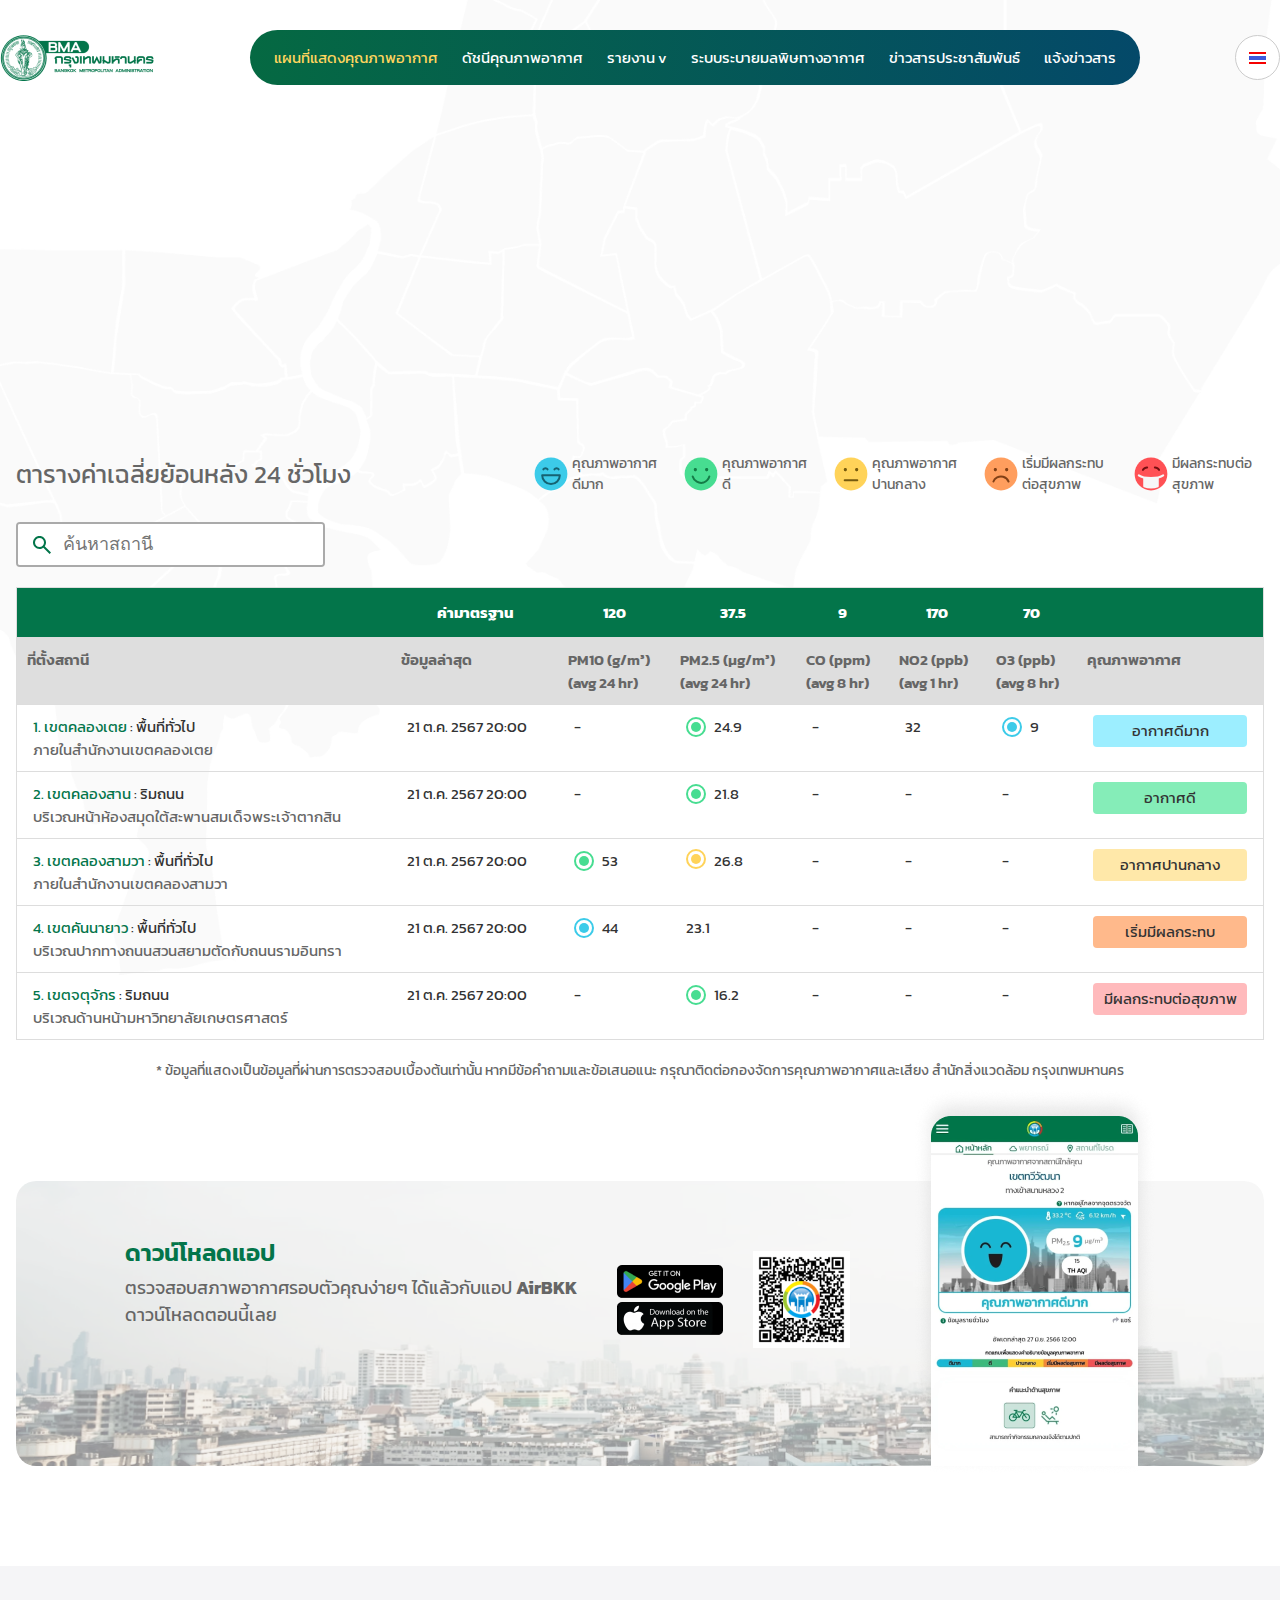
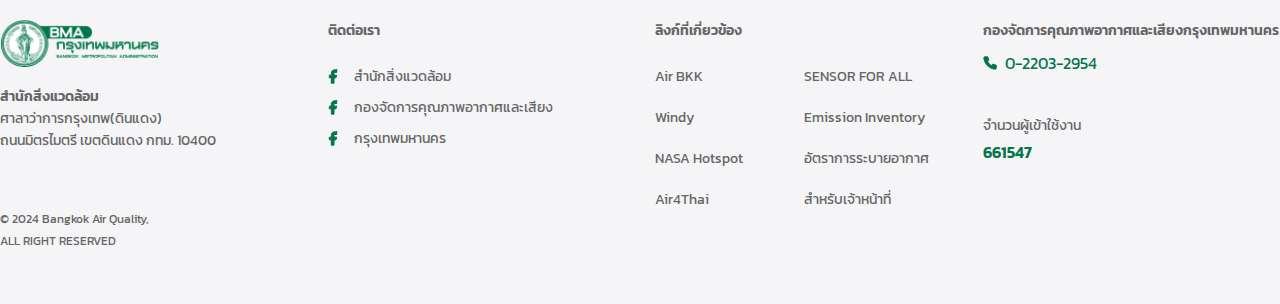
==== commit 25363944: "fix map && sidebar" ====
--- a/pages/index.html
+++ b/pages/index.html
@@ -15,7 +15,7 @@
       href="https://fonts.googleapis.com/css2?family=Kanit:ital,wght@0,100;0,200;0,300;0,400;0,500;0,600;0,700;0,800;0,900;1,100;1,200;1,300;1,400;1,500;1,600;1,700;1,800;1,900&family=Noto+Sans+Thai:wght@100..900&display=swap"
       rel="stylesheet"
     />
-
+    <script src="../scripts/menu-sildeber.js"></script>
     <style>
       body {
         font-family: "Kanit", sans-serif;
@@ -45,10 +45,70 @@
         <div class="hamburger-menu" style="cursor: pointer; height: 32px">
           <img src="/svg/hamburger-menu.svg" alt="" style="width: 24px" />
         </div>
+        <div
+          style="
+            position: fixed;
+            display: none;
+            top: 0;
+            left: 0;
+            width: 100%;
+            height: 100%;
+            background-color: rgba(0, 0, 0, 0.5);
+            z-index: 1000;
+          "
+        >
+          <div class="menumobile" >
+            <div style="display: flex;justify-content: flex-end;padding: 10px;">
+              <svg
+                xmlns="http://www.w3.org/2000/svg"
+                x="0px"
+                y="0px"
+                width="20"
+                height="20"
+                viewBox="0 0 30 30"
+                style="color: #03754a;"
+              >
+                <path
+                  d="M 7 4 C 6.744125 4 6.4879687 4.0974687 6.2929688 4.2929688 L 4.2929688 6.2929688 C 3.9019687 6.6839688 3.9019687 7.3170313 4.2929688 7.7070312 L 11.585938 15 L 4.2929688 22.292969 C 3.9019687 22.683969 3.9019687 23.317031 4.2929688 23.707031 L 6.2929688 25.707031 C 6.6839688 26.098031 7.3170313 26.098031 7.7070312 25.707031 L 15 18.414062 L 22.292969 25.707031 C 22.682969 26.098031 23.317031 26.098031 23.707031 25.707031 L 25.707031 23.707031 C 26.098031 23.316031 26.098031 22.682969 25.707031 22.292969 L 18.414062 15 L 25.707031 7.7070312 C 26.098031 7.3170312 26.098031 6.6829688 25.707031 6.2929688 L 23.707031 4.2929688 C 23.316031 3.9019687 22.682969 3.9019687 22.292969 4.2929688 L 15 11.585938 L 7.7070312 4.2929688 C 7.5115312 4.0974687 7.255875 4 7 4 z"
+                ></path>
+              </svg>
+            </div>
+            <ul
+              class="menumobile-list"
+              style="
+                display: flex;
+                flex-direction: column;
+                gap: 10px;
+                padding: 0px 20px;
+                list-style: none;
+              "
+            >
+              <li><a active href="index.html">แผนที่แสดงคุณภาพอากาศ</a></li>
+              <li><a href="air-infomation.html">ดัชนีคุณภาพอากาศ</a></li>
+              <li><a href="report.html">รายงาน</a></li>
+              <li><a href="#">ระบบระบายมลพิษทางอากาศ</a></li>
+              <li><a href="list-blogs.html">ข่าวสารประชาสัมพันธ์</a></li>
+              <li><a href="notification-news.html">แจ้งข่าวสาร</a></li>
+            </ul>
+          </div>
+        </div>
       </nav>
       <!-- content ของเว็บไซต์ -->
       <main>
         <div class="container" style="width: 100%">
+          <div
+            class="mapgoogle"
+            style="width: 100%; aspect-ratio: 16/4; margin-bottom: 20px"
+          >
+            <iframe
+              src="https://www.google.com/maps/embed?pb=..."
+              width="100%"
+              height="100%"
+              style="border: 0"
+              allowfullscreen=""
+              loading="lazy"
+            ></iframe>
+          </div>
           <div
             class="flex-between head-main-status"
             style="align-items: center"
@@ -58,7 +118,7 @@
                 ตารางค่าเฉลี่ยย้อนหลัง 24 ชั่วโมง
               </h1>
               <!-- ปุ่มเปิดแผนที่ -->
-              <div
+              <!-- <div
                 class="map-modal flex-center"
                 style="background-color: #e5f9f2; cursor: pointer"
                 onclick="openMapDialog()"
@@ -66,17 +126,17 @@
                 <span class="text-color-main text-sm font-medium">
                   ดูแบบแผนที่
                 </span>
-              </div>
+              </div> -->
 
               <!-- Dialog แสดงแผนที่ -->
               <dialog id="mapDialog" class="map-dialog">
                 <div class="map-content">
                   <div class="flex flex-between" style="width: 100%">
-                    <div
-                      class="flex gap-7 head-dialog"
-                      style="width: 100%;"
-                    >
-                      <div class="text-color-2 head-text-dialog" style="line-height: 28px">
+                    <div class="flex gap-7 head-dialog" style="width: 100%">
+                      <div
+                        class="text-color-2 head-text-dialog"
+                        style="line-height: 28px"
+                      >
                         <h3 style="font-size: 24px">แผนที่แสดงคุณภาพอากาศ</h3>
                         <span style="font-size: 18px"
                           >วันเสาร์ที่ 26 ตุลาคม พ.ศ. 2567</span
@@ -109,8 +169,8 @@
                       </svg>
                     </button>
                   </div>
-                  <!-- ใส่แผนที่หรือ iframe ตามต้องการ -->
-                  <div style="width: 100%;height: 100%;">
+                  ใส่แผนที่หรือ iframe ตามต้องการ
+                  <div style="width: 100%; height: 100%">
                     <iframe
                       src="https://www.google.com/maps/embed?pb=..."
                       width="100%"
@@ -130,7 +190,7 @@
               >
                 <img src="/svg/vary-good.svg" alt="bad" />
                 <span>คุณภาพอากาศดีมาก</span>
-              </div> 
+              </div>
               <div
                 class="flex-center text-color-2 font-medium text-sm status-box"
                 style="width: 130px; gap: 4px"
@@ -287,7 +347,7 @@
                     53
                   </td>
                   <td class="gap-2" style="align-items: center">
-                    <div class="flex gap-2" >  
+                    <div class="flex gap-2">
                       <div class="status-o status-b-yellow">
                         <div class="status-yellow"></div>
                       </div>
--- a/styles/global-style.css
+++ b/styles/global-style.css
@@ -269,3 +269,39 @@
     rgba(4, 73, 105, 1) 100%
   );
 }
+
+@media (max-width: 575px) {
+  .menumobile {
+    width: 15rem;
+    height: 100%;
+    background-color: white;
+    position: absolute;
+    top: 0;
+    left: 0;
+    z-index: 1001;
+  }
+  .menumobile-list {
+    li {
+      padding: 10px 0;
+      a {
+        text-decoration: none;
+        color: black;
+        font-size: 16px;
+        font-weight: 600;
+      }
+      a[active] {
+        color: #03754a;
+        position: relative;
+      }
+      a[active]::after {
+        content: "";
+        position: absolute;
+        bottom: -10px;
+        left: 0;
+        width: 45%;
+        height: 3px;
+        background-color: #03754a;
+      }
+    }
+  }
+}
--- a/styles/home-style.css
+++ b/styles/home-style.css
@@ -177,6 +177,9 @@
     flex-direction: column;
     align-items: start !important;
   }
+  .mapgoogle{
+    aspect-ratio: 16/9 !important;
+  }
   .head-main-status {
     display: flex;
     flex-direction: column;
@@ -187,7 +190,8 @@
     gap: 0px !important;
     text-wrap: wrap;
     /* width: 100%; */
-    grid-template-columns: repeat(3, 1fr);
+    grid-template-columns: repeat(3, minmax(0, 1fr));
+    max-width: 100% !important;
     justify-content: start !important;
     align-items: start !important;
     margin: 20px 0;
